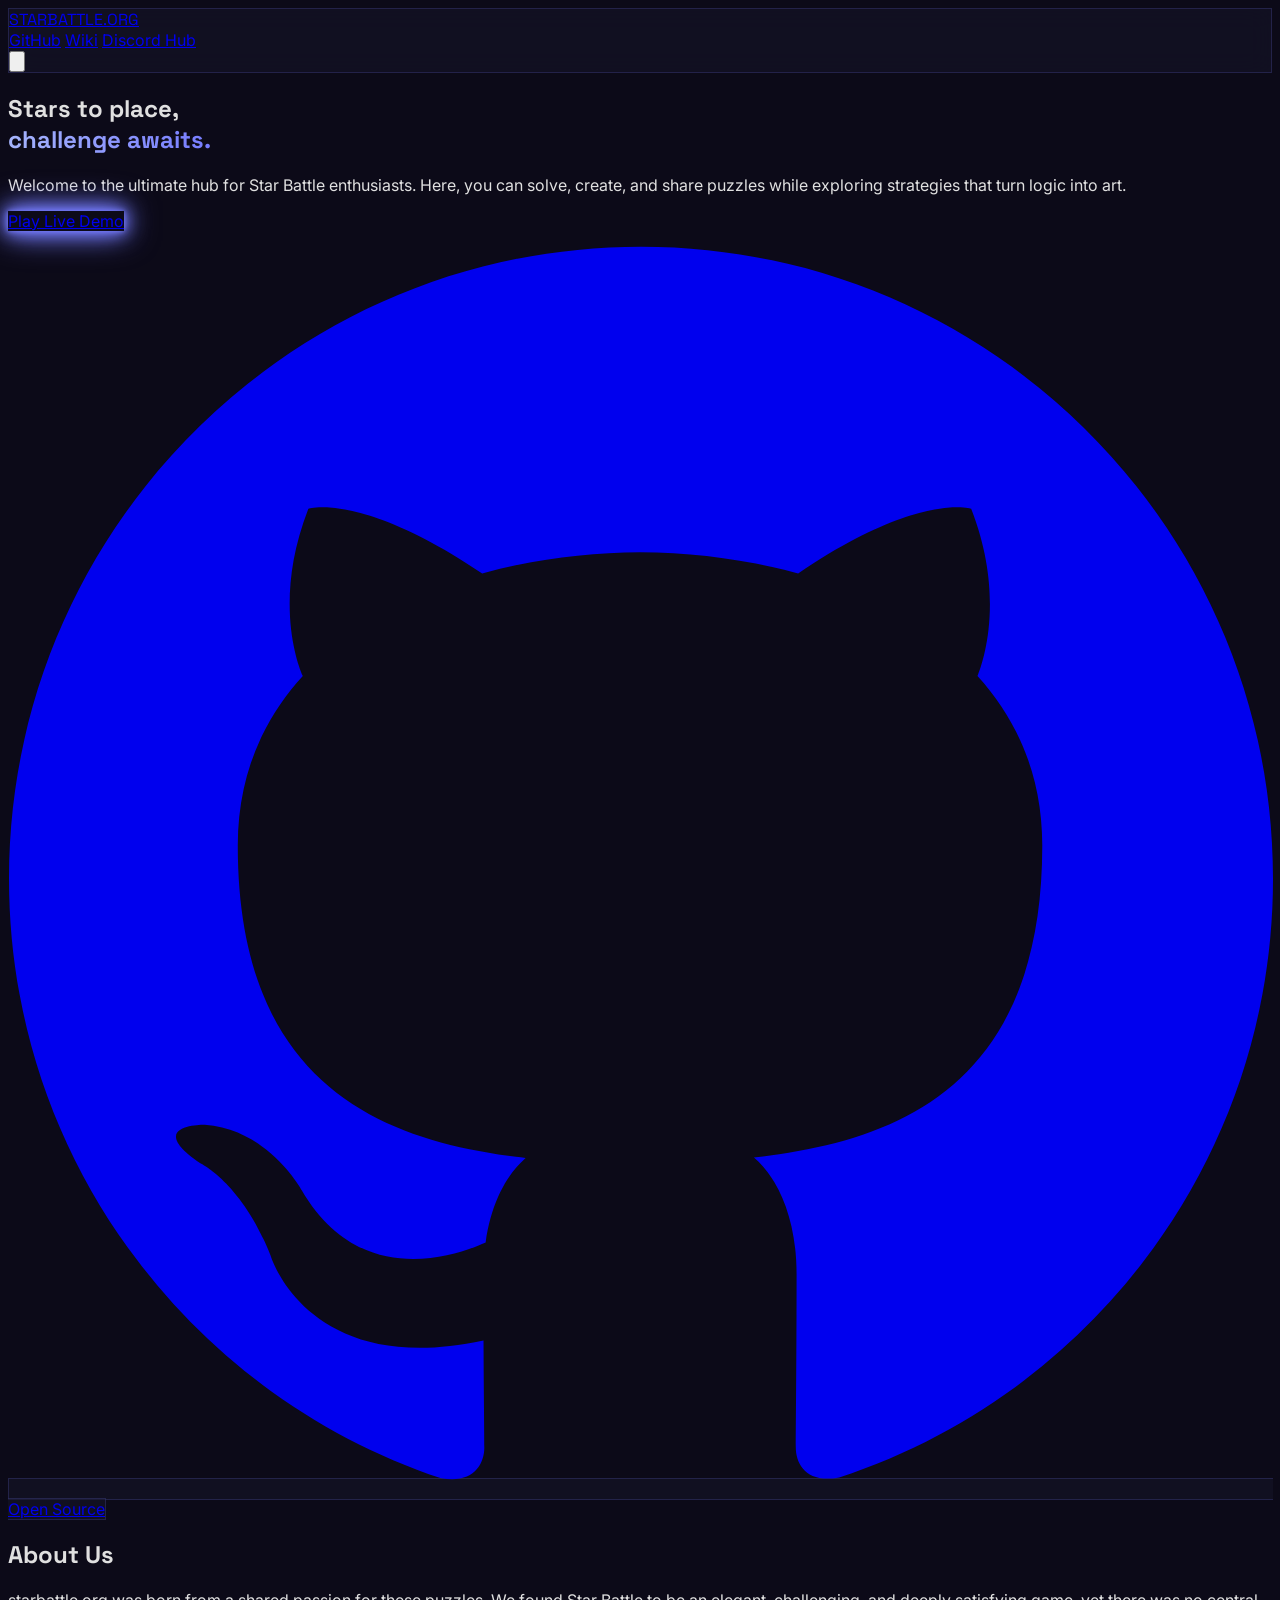
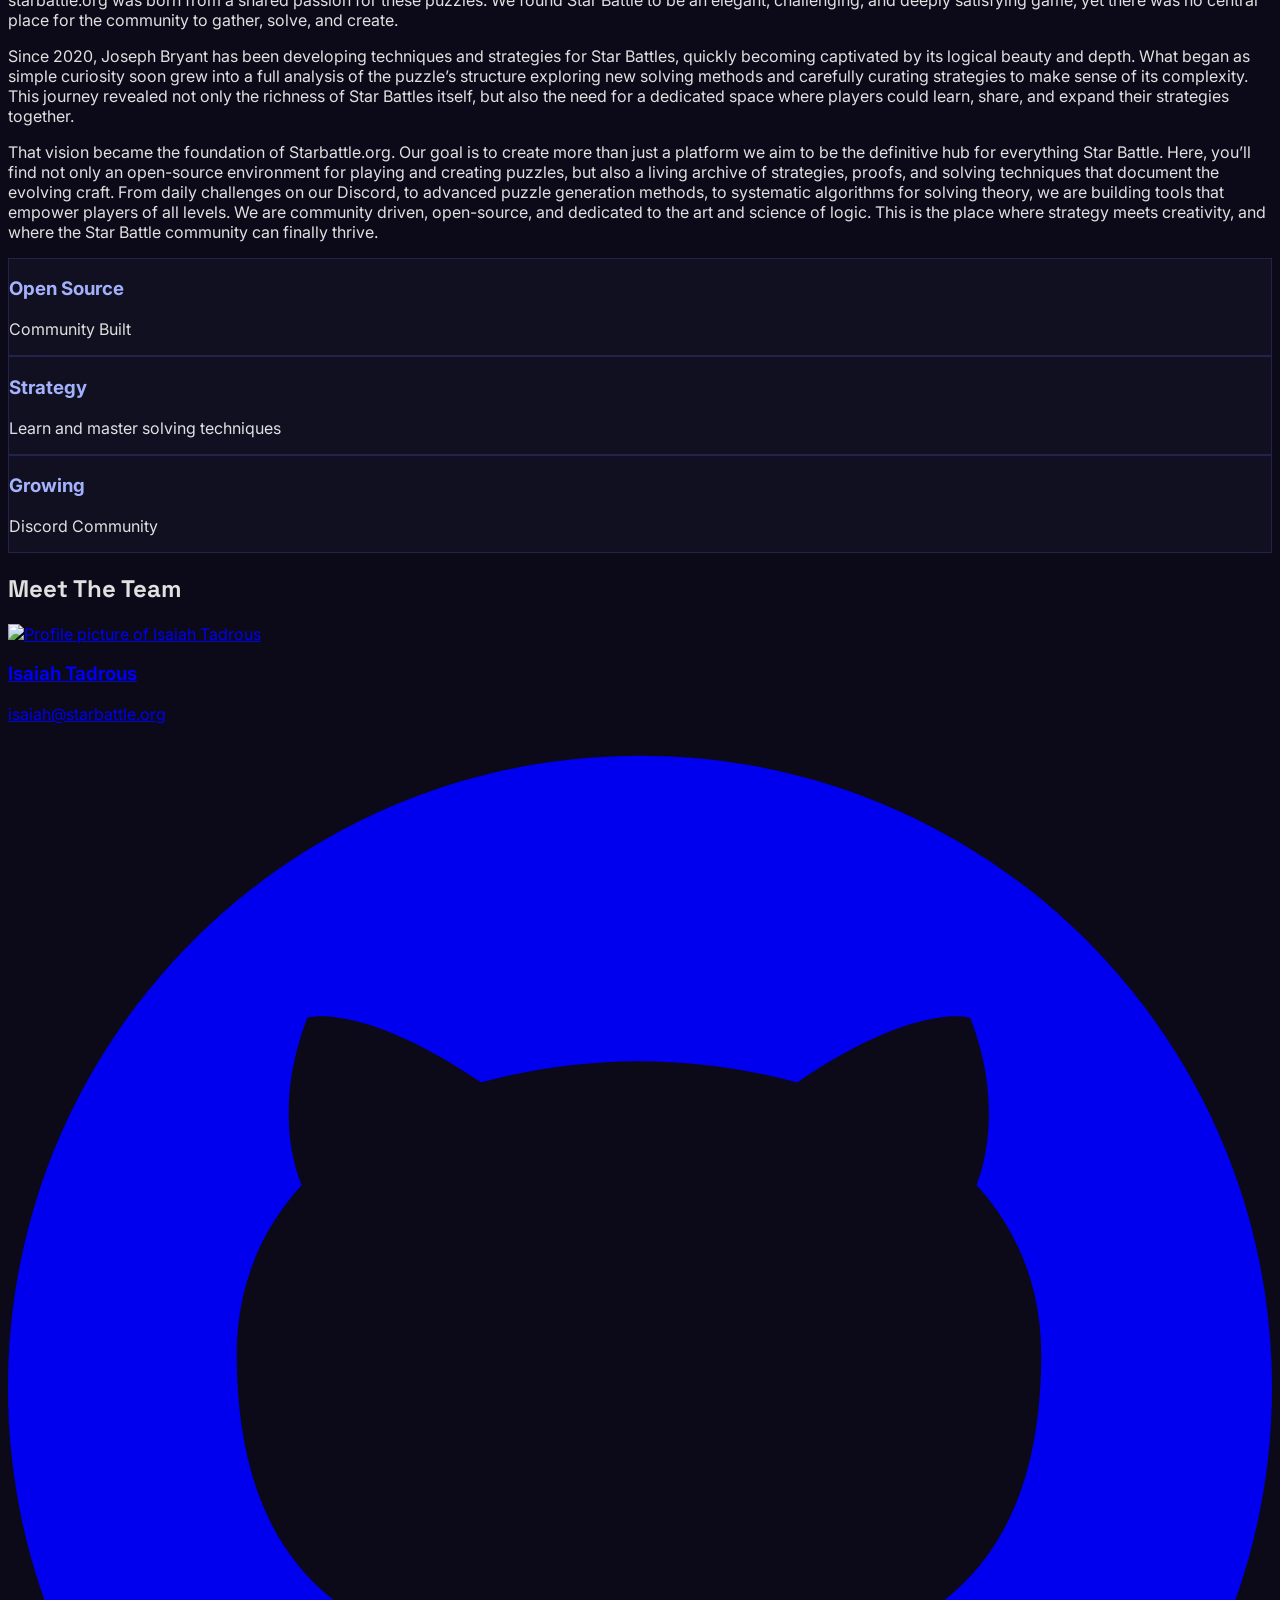
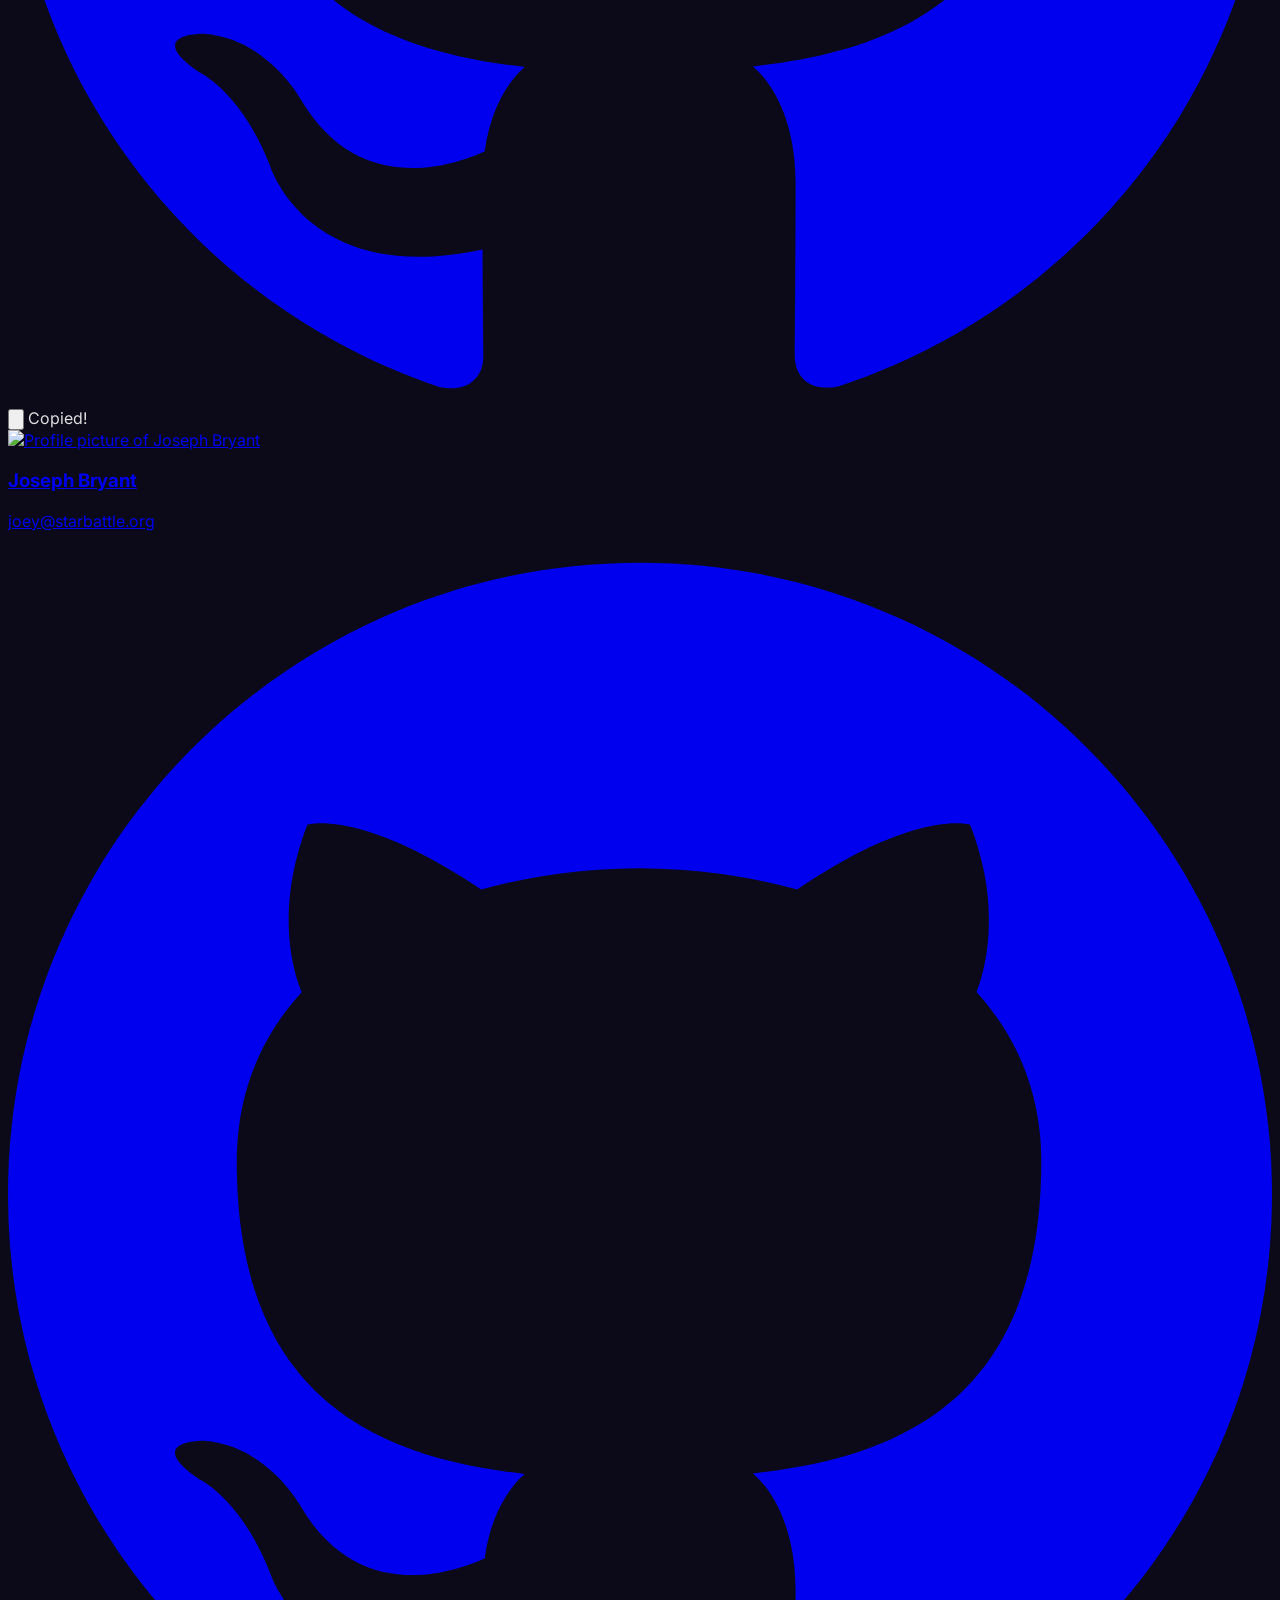
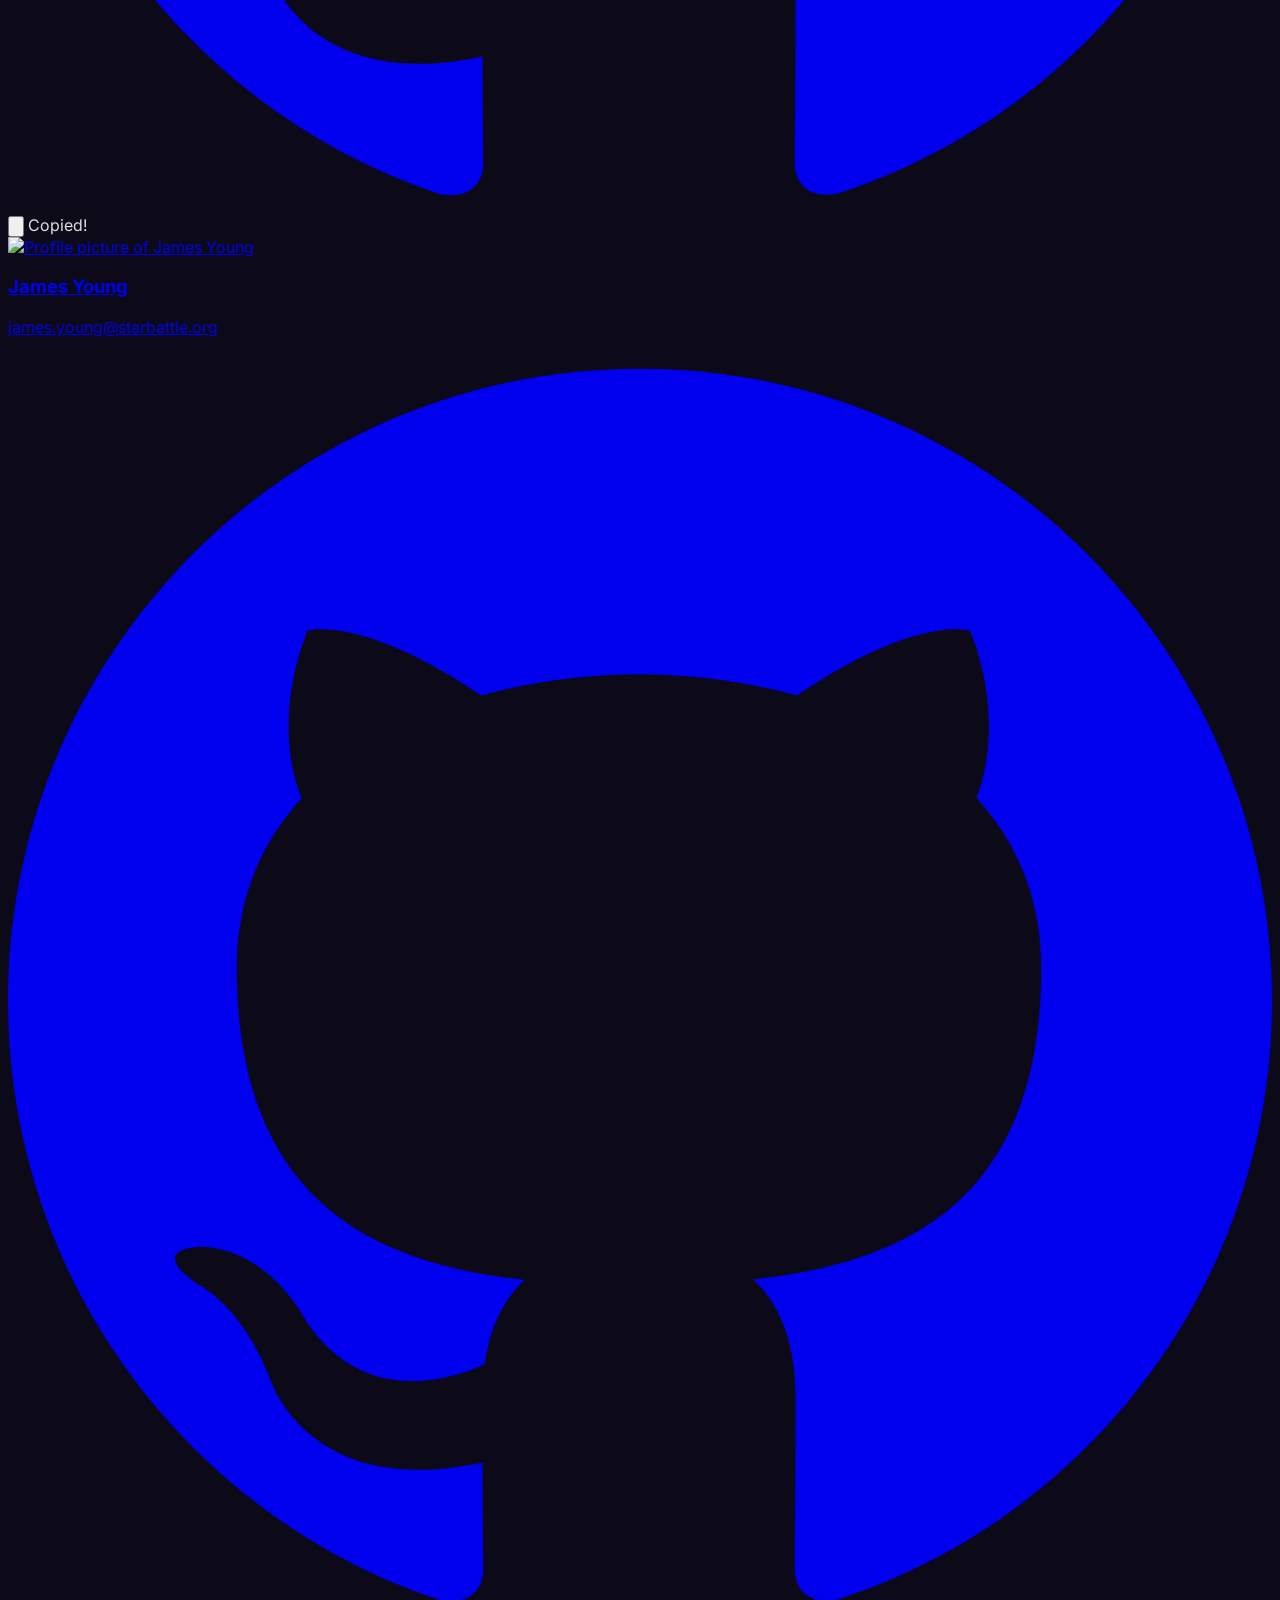
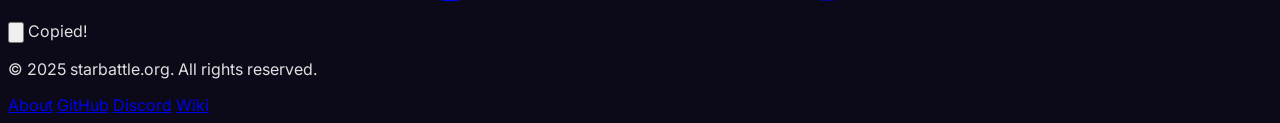
==== index.html @ 79ab86db "feat: new main landing and 404 pages This PR introduces two new pages to the website:      A new l" ====
<!-- ===============================================================================
 * 
 *	Title: Starbattle.org - Main Landing Page
 *
 *	@author Isaiah Tadrous
 *	@version 1.0.0
 *
 *	Description:
 *	This HTML file serves as the main landing page for the Starbattle.org project.
 *	It is designed to be the central hub for visitors, introducing them to the 
 *	Star Battle puzzle community, the project's mission, and its open-source nature.
 *	The page features a modern, responsive design built with Tailwind CSS, including 
 *	an animated starfield background and glassmorphism UI elements. Key sections 
 *	include a hero with calls-to-action for the live demo and GitHub, an "About Us" 
 *	section, and a "Meet The Team" showcase. The navigation provides links to 
 *	community resources like Discord and the project Wiki.
 *	
 **********************************************************************************
-->


<!DOCTYPE html>
<html lang="en">
<head>
    <meta charset="UTF-8" />
    <meta name="viewport" content="width=device-width, initial-scale=1.0, user-scalable=no" />
    <title>Starbattle.org</title>

    <script src="https://cdn.tailwindcss.com"></script>

    <link rel="preconnect" href="https://fonts.googleapis.com">
    <link rel="preconnect" href="https://fonts.gstatic.com" crossorigin>
    <link href="https://fonts.googleapis.com/css2?family=Inter:wght@400;500;600;700;800;900&display=swap" rel="stylesheet">
    <link href="https://fonts.googleapis.com/css2?family=Space+Grotesk:wght@700&display=swap" rel="stylesheet">

    <style>
        /* Base Styles */
        body {
            font-family: 'Inter', sans-serif;
            background-color: #0c0a18; /* Deep space blue */
            color: #e0e0e0;
            overflow-x: hidden;
            position: relative;
        }

        .font-space {
            font-family: 'Space Grotesk', sans-serif;
        }

        /* Animated Starfield Background */
        .stars {
            background: #0c0a18 url([data-uri]) repeat;
            position: fixed;
            top: 0;
            left: 0;
            right: 0;
            bottom: 0;
            width: 100%;
            height: 100%;
            display: block;
            z-index: -1;
            animation: move-twink-back 200s linear infinite;
        }

        @keyframes move-twink-back {
            from {
                background-position: 0 0;
            }
            to {
                background-position: -10000px 5000px;
            }
        }
        
        /* Glassmorphism Effect */
        .glass-card {
            background: rgba(22, 21, 41, 0.6);
            backdrop-filter: blur(12px);
            -webkit-backdrop-filter: blur(12px);
            border: 1px solid rgba(118, 124, 255, 0.18);
        }

        /* Neon Glow Effect for Buttons */
        .neon-button {
            transition: all 0.3s ease;
            box-shadow: 0 0 5px #767cff, 0 0 15px #767cff, 0 0 25px #767cff, 0 0 35px #767cff;
        }
        .neon-button:hover {
            box-shadow: 0 0 10px #767cff, 0 0 25px #767cff, 0 0 50px #767cff, 0 0 75px #767cff;
        }

        /* Gradient Text Style */
        .gradient-text {
            background: linear-gradient(90deg, #a5b4fc, #767cff);
            -webkit-background-clip: text;
            -webkit-text-fill-color: transparent;
        }
    </style>
</head>
<body class="antialiased">
    <div class="stars"></div>

    <header class="fixed top-0 left-0 right-0 z-50 transition-all duration-300 glass-card">
        <div class="container mx-auto px-6 py-4 flex justify-between items-center">
            <a href="#" class="text-2xl font-bold font-space text-white">
                STARBATTLE.ORG
            </a>
            <nav class="hidden md:flex items-center space-x-8">
                <a href="https://github.com/StarBattleLab/starbattlelab.github.io" target="_blank" class="text-gray-300 hover:text-white transition-colors duration-300">GitHub</a>
                <a href="#" class="text-gray-300 hover:text-white transition-colors duration-300">Wiki</a>
                <a href="https://www.starbattle.org/Extensions/discord.html" target="_blank" class="bg-indigo-500 text-white px-4 py-2 rounded-md hover:bg-indigo-600 transition-colors duration-300">Discord Hub</a>
            </nav>
            <button class="md:hidden text-white">
                <svg xmlns="http://www.w3.org/2000/svg" class="h-6 w-6" fill="none" viewBox="0 0 24 24" stroke="currentColor">
                    <path stroke-linecap="round" stroke-linejoin="round" stroke-width="2" d="M4 6h16M4 12h16m-7 6h7" />
                </svg>
            </button>
        </div>
    </header>

    <main class="pt-24">
        <section class="container mx-auto px-6 py-24 text-center">
            <h1 class="text-5xl md:text-7xl font-extrabold text-white font-space leading-tight">
                Stars to place, <br/> <span class="gradient-text">challenge awaits.</span>
            </h1>
            <p class="mt-6 max-w-2xl mx-auto text-lg text-gray-300">
                Welcome to the ultimate hub for Star Battle enthusiasts. Here, you can solve, create, and share puzzles while exploring strategies that turn logic into art.
            </p>
            <div class="mt-10 flex flex-col sm:flex-row justify-center items-center space-y-4 sm:space-y-0 sm:space-x-6">
                <a href="https://www.starbattle.org/Main" class="w-full sm:w-auto bg-indigo-500 text-white font-semibold py-3 px-8 rounded-lg text-lg neon-button">
                    Play Live Demo
                </a>
                <a href="https://github.com/StarBattleLab/starbattlelab.github.io" target="_blank" class="w-full sm:w-auto glass-card text-white font-semibold py-3 px-8 rounded-lg text-lg hover:bg-indigo-900/50 transition-all duration-300 flex items-center justify-center">
                    <svg class="w-6 h-6 mr-3" xmlns="http://www.w3.org/2000/svg" fill="currentColor" viewBox="0 0 24 24"><path d="M12 .297c-6.63 0-12 5.373-12 12 0 5.303 3.438 9.8 8.205 11.385.6.113.82-.258.82-.577 0-.285-.01-1.04-.015-2.04-3.338.724-4.042-1.61-4.042-1.61C4.422 18.07 3.633 17.7 3.633 17.7c-1.087-.744.084-.729.084-.729 1.205.084 1.838 1.236 1.838 1.236 1.07 1.835 2.809 1.305 3.495.998.108-.776.417-1.305.76-1.605-2.665-.3-5.466-1.332-5.466-5.93 0-1.31.465-2.38 1.235-3.22-.135-.303-.54-1.523.105-3.176 0 0 1.005-.322 3.3 1.23.96-.267 1.98-.399 3-.405 1.02.006 2.04.138 3 .405 2.28-1.552 3.285-1.23 3.285-1.23.645 1.653.24 2.873.12 3.176.765.84 1.23 1.91 1.23 3.22 0 4.61-2.805 5.625-5.475 5.92.42.36.81 1.096.81 2.22 0 1.606-.015 2.896-.015 3.286 0 .315.21.69.825.57C20.565 22.092 24 17.592 24 12.297c0-6.627-5.373-12-12-12"/></svg>
                    Open Source
                </a>
            </div>
        </section>

        <section id="about" class="py-20 bg-[#100e23]/50">
            <div class="container mx-auto px-6 grid md:grid-cols-9 gap-12 items-center">
                <div class="md:col-span-7">
                    <h2 class="text-4xl font-bold text-white mb-4 font-space">About Us</h2>
                    <p class="text-gray-300 mb-4">
                        starbattle.org was born from a shared passion for these puzzles. We found Star Battle to be an elegant, challenging, and deeply satisfying game, yet there was no central place for the community to gather, solve, and create.
                    </p>
                    <p class="text-gray-300 mb-4">
                        Since 2020, Joseph Bryant has been developing techniques and strategies for Star Battles, quickly becoming captivated by its logical beauty and depth. What began as simple curiosity soon grew into a full analysis of the puzzle’s structure exploring new solving methods and carefully curating strategies to make sense of its complexity. This journey revealed not only the richness of Star Battles itself, but also the need for a dedicated space where players could learn, share, and expand their strategies together.
                    </p>
                    <p class="text-gray-300">
                        That vision became the foundation of Starbattle.org. Our goal is to create more than just a platform we aim to be the definitive hub for everything Star Battle. Here, you’ll find not only an open-source environment for playing and creating puzzles, but also a living archive of strategies, proofs, and solving techniques that document the evolving craft. From daily challenges on our Discord, to advanced puzzle generation methods, to systematic algorithms for solving theory, we are building tools that empower players of all levels. We are community driven, open-source, and dedicated to the art and science of logic. This is the place where strategy meets creativity, and where the Star Battle community can finally thrive.
                    </p>
                </div>
                <div class="md:col-span-2 grid grid-cols-1 gap-6">
                    <div class="glass-card p-6 rounded-lg text-center">
                        <h3 class="text-3xl font-bold gradient-text">Open Source</h3>
                        <p class="text-gray-400 mt-1">Community Built</p>
                    </div>
                    <div class="glass-card p-6 rounded-lg text-center">
                        <h3 class="text-3xl font-bold gradient-text">Strategy</h3>
                        <p class="text-gray-400 mt-1">Learn and master solving techniques</p>
                    </div>
                    <div class="glass-card p-6 rounded-lg text-center">
                        <h3 class="text-3xl font-bold gradient-text">Growing</h3>
                        <p class="text-gray-400 mt-1">Discord Community</p>
                    </div>
                </div>
            </div>
        </section>

        <section id="devs" class="py-20">
            <div class="container mx-auto px-6">
                <h2 class="text-4xl font-bold text-white text-center mb-12 font-space">Meet The Team</h2>
                <div class="flex flex-wrap justify-center gap-8">

                    <a href="https://github.com/itadrous73" target="_blank" rel="noopener noreferrer" class="group block max-w-xs flex-col transition-all duration-300 hover:!opacity-100 lg:hover:scale-105">
                        <div class="relative overflow-hidden rounded-lg h-full">
                            <img src="https://avatars.githubusercontent.com/u/90001927?v=4" alt="Profile picture of Isaiah Tadrous" class="w-full h-auto object-cover transition-transform duration-500 group-hover:scale-110">
                            <div class="absolute inset-0 bg-gradient-to-t from-black/80 via-black/40 to-transparent"></div>
                            <div class="absolute bottom-0 left-0 p-4 w-full flex justify-between items-end">
                                <div>
                                    <h3 class="text-xl font-bold text-white">Isaiah Tadrous</h3>
                                    <p class="text-indigo-300">isaiah@starbattle.org</p>
                                </div>
                                <div class="flex items-center space-x-3">
                                    <a href="https://github.com/itadrous73" target="_blank" rel="noopener noreferrer" class="text-gray-300 hover:text-white transition-colors"><svg class="w-6 h-6" xmlns="http://www.w3.org/2000/svg" fill="currentColor" viewBox="0 0 24 24"><path d="M12 .297c-6.63 0-12 5.373-12 12 0 5.303 3.438 9.8 8.205 11.385.6.113.82-.258.82-.577 0-.285-.01-1.04-.015-2.04-3.338.724-4.042-1.61-4.042-1.61C4.422 18.07 3.633 17.7 3.633 17.7c-1.087-.744.084-.729.084-.729 1.205.084 1.838 1.236 1.838 1.236 1.07 1.835 2.809 1.305 3.495.998.108-.776.417-1.305.76-1.605-2.665-.3-5.466-1.332-5.466-5.93 0-1.31.465-2.38 1.235-3.22-.135-.303-.54-1.523.105-3.176 0 0 1.005-.322 3.3 1.23.96-.267 1.98-.399 3-.405 1.02.006 2.04.138 3 .405 2.28-1.552 3.285-1.23 3.285-1.23.645 1.653.24 2.873.12 3.176.765.84 1.23 1.91 1.23 3.22 0 4.61-2.805 5.625-5.475 5.92.42.36.81 1.096.81 2.22 0 1.606-.015 2.896-.015 3.286 0 .315.21.69.825.57C20.565 22.092 24 17.592 24 12.297c0-6.627-5.373-12-12-12"/></svg></a>
                                    <button class="copy-email-btn text-gray-300 hover:text-white transition-colors" data-email="isaiah@starbattle.org" data-message-container="copy-message-1">
                                        <svg class="w-6 h-6" fill="currentColor" viewBox="0 0 24 24" xmlns="http://www.w3.org/2000/svg"><path d="M22 6c0-1.1-.9-2-2-2H4c-1.1 0-2 .9-2 2v12c0 1.1.9 2 2 2h16c1.1 0 2-.9 2-2V6zm-2 0l-8 5-8-5h16zm0 12H4V8l8 5 8-5v10z"/></svg>
                                    </button>
                                    <span id="copy-message-1" class="text-sm text-indigo-300 transition-opacity duration-300 opacity-0">Copied!</span>
                                </div>
                            </div>
                        </div>
                    </a>

                    <a href="https://github.com/joey-bryant" target="_blank" rel="noopener noreferrer" class="group block max-w-xs flex-col transition-all duration-300 hover:!opacity-100 lg:hover:scale-105">
                        <div class="relative overflow-hidden rounded-lg h-full">
                            <img src="https://avatars.githubusercontent.com/u/91710586?v=4" alt="Profile picture of Joseph Bryant" class="w-full h-auto object-cover transition-transform duration-500 group-hover:scale-110">
                            <div class="absolute inset-0 bg-gradient-to-t from-black/80 via-black/40 to-transparent"></div>
                            <div class="absolute bottom-0 left-0 p-4 w-full flex justify-between items-end">
                                <div>
                                    <h3 class="text-xl font-bold text-white">Joseph Bryant</h3>
                                    <p class="text-indigo-300">joey@starbattle.org</p>
                                </div>
                                <div class="flex items-center space-x-3">
                                    <a href="https://github.com/joey-bryant" target="_blank" rel="noopener noreferrer" class="text-gray-300 hover:text-white transition-colors"><svg class="w-6 h-6" xmlns="http://www.w3.org/2000/svg" fill="currentColor" viewBox="0 0 24 24"><path d="M12 .297c-6.63 0-12 5.373-12 12 0 5.303 3.438 9.8 8.205 11.385.6.113.82-.258.82-.577 0-.285-.01-1.04-.015-2.04-3.338.724-4.042-1.61-4.042-1.61C4.422 18.07 3.633 17.7 3.633 17.7c-1.087-.744.084-.729.084-.729 1.205.084 1.838 1.236 1.838 1.236 1.07 1.835 2.809 1.305 3.495.998.108-.776.417-1.305.76-1.605-2.665-.3-5.466-1.332-5.466-5.93 0-1.31.465-2.38 1.235-3.22-.135-.303-.54-1.523.105-3.176 0 0 1.005-.322 3.3 1.23.96-.267 1.98-.399 3-.405 1.02.006 2.04.138 3 .405 2.28-1.552 3.285-1.23 3.285-1.23.645 1.653.24 2.873.12 3.176.765.84 1.23 1.91 1.23 3.22 0 4.61-2.805 5.625-5.475 5.92.42.36.81 1.096.81 2.22 0 1.606-.015 2.896-.015 3.286 0 .315.21.69.825.57C20.565 22.092 24 17.592 24 12.297c0-6.627-5.373-12-12-12"/></svg></a>
                                    <button class="copy-email-btn text-gray-300 hover:text-white transition-colors" data-email="joey@starbattle.org" data-message-container="copy-message-2">
                                        <svg class="w-6 h-6" fill="currentColor" viewBox="0 0 24 24" xmlns="http://www.w3.org/2000/svg"><path d="M22 6c0-1.1-.9-2-2-2H4c-1.1 0-2 .9-2 2v12c0 1.1.9 2 2 2h16c1.1 0 2-.9 2-2V6zm-2 0l-8 5-8-5h16zm0 12H4V8l8 5 8-5v10z"/></svg>
                                    </button>
                                    <span id="copy-message-2" class="text-sm text-indigo-300 transition-opacity duration-300 opacity-0">Copied!</span>
                                </div>
                            </div>
                        </div>
                    </a>

                    <a href="https://github.com/jamesyoung2" target="_blank" rel="noopener noreferrer" class="group block max-w-xs flex-col transition-all duration-300 hover:!opacity-100 lg:hover:scale-105">
                        <div class="relative overflow-hidden rounded-lg h-full">
                            <img src="https://avatars.githubusercontent.com/u/112014157?v=4" alt="Profile picture of James Young" class="w-full h-auto object-cover transition-transform duration-500 group-hover:scale-110">
                            <div class="absolute inset-0 bg-gradient-to-t from-black/80 via-black/40 to-transparent"></div>
                            <div class="absolute bottom-0 left-0 p-4 w-full flex justify-between items-end">
                                <div>
                                    <h3 class="text-xl font-bold text-white">James Young</h3>
                                    <p class="text-indigo-300">james.young@starbattle.org</p>
                                </div>
                                <div class="flex items-center space-x-3">
                                    <a href="https://github.com/jamesyoung2" target="_blank" rel="noopener noreferrer" class="text-gray-300 hover:text-white transition-colors"><svg class="w-6 h-6" xmlns="http://www.w3.org/2000/svg" fill="currentColor" viewBox="0 0 24 24"><path d="M12 .297c-6.63 0-12 5.373-12 12 0 5.303 3.438 9.8 8.205 11.385.6.113.82-.258.82-.577 0-.285-.01-1.04-.015-2.04-3.338.724-4.042-1.61-4.042-1.61C4.422 18.07 3.633 17.7 3.633 17.7c-1.087-.744.084-.729.084-.729 1.205.084 1.838 1.236 1.838 1.236 1.07 1.835 2.809 1.305 3.495.998.108-.776.417-1.305.76-1.605-2.665-.3-5.466-1.332-5.466-5.93 0-1.31.465-2.38 1.235-3.22-.135-.303-.54-1.523.105-3.176 0 0 1.005-.322 3.3 1.23.96-.267 1.98-.399 3-.405 1.02.006 2.04.138 3 .405 2.28-1.552 3.285-1.23 3.285-1.23.645 1.653.24 2.873.12 3.176.765.84 1.23 1.91 1.23 3.22 0 4.61-2.805 5.625-5.475 5.92.42.36.81 1.096.81 2.22 0 1.606-.015 2.896-.015 3.286 0 .315.21.69.825.57C20.565 22.092 24 17.592 24 12.297c0-6.627-5.373-12-12-12"/></svg></a>
                                    <button class="copy-email-btn text-gray-300 hover:text-white transition-colors" data-email="james.young@starbattle.org" data-message-container="copy-message-3">
                                        <svg class="w-6 h-6" fill="currentColor" viewBox="0 0 24 24" xmlns="http://www.w3.org/2000/svg"><path d="M22 6c0-1.1-.9-2-2-2H4c-1.1 0-2 .9-2 2v12c0 1.1.9 2 2 2h16c1.1 0 2-.9 2-2V6zm-2 0l-8 5-8-5h16zm0 12H4V8l8 5 8-5v10z"/></svg>
                                    </button>
                                    <span id="copy-message-3" class="text-sm text-indigo-300 transition-opacity duration-300 opacity-0">Copied!</span>
                                </div>
                            </div>
                        </div>
                    </a>

                </div>
            </div>
        </section>
    </main>

    <footer class="bg-[#100e23]/70 border-t border-indigo-900/30">
        <div class="container mx-auto px-6 py-8">
            <div class="flex flex-col md:flex-row justify-between items-center space-y-4 md:space-y-0">
                <p class="text-gray-400">&copy; 2025 starbattle.org. All rights reserved.</p>
                <div class="flex space-x-6">
                    <a href="#about" class="text-gray-400 hover:text-white">About</a>
                    <a href="https://github.com/StarBattleLab/starbattlelab.github.io" target="_blank" class="text-gray-400 hover:text-white">GitHub</a>
                    <a href="https://www.starbattle.org/Extensions/discord.html" target="_blank" class="text-gray-400 hover:text-white">Discord</a>
                    <a href="#" class="text-gray-400 hover:text-white">Wiki</a>
                </div>
            </div>
        </div>
    </footer>

    <script>
        document.addEventListener('DOMContentLoaded', function () {
            const copyButtons = document.querySelectorAll('.copy-email-btn');

            copyButtons.forEach(button => {
                button.addEventListener('click', function (event) {
                    // Prevent the click event from navigating the parent <a> tag
                    event.preventDefault();
                    event.stopPropagation();

                    const email = this.dataset.email;
                    const messageContainerId = this.dataset.messageContainer;
                    const messageEl = document.getElementById(messageContainerId);

                    // Use the modern Navigator Clipboard API for copying text
                    navigator.clipboard.writeText(email).then(() => {
                        // On success, show the "Copied!" message
                        if (messageEl) {
                            messageEl.classList.remove('opacity-0');
                        }
                        
                        // Hide the message again after 2 seconds
                        setTimeout(() => {
                            if (messageEl) {
                                messageEl.classList.add('opacity-0');
                            }
                        }, 2000);
                    }).catch(err => {
                        console.error('Failed to copy email: ', err);
                    });
                });
            });
        });
    </script>
</body>
</html>
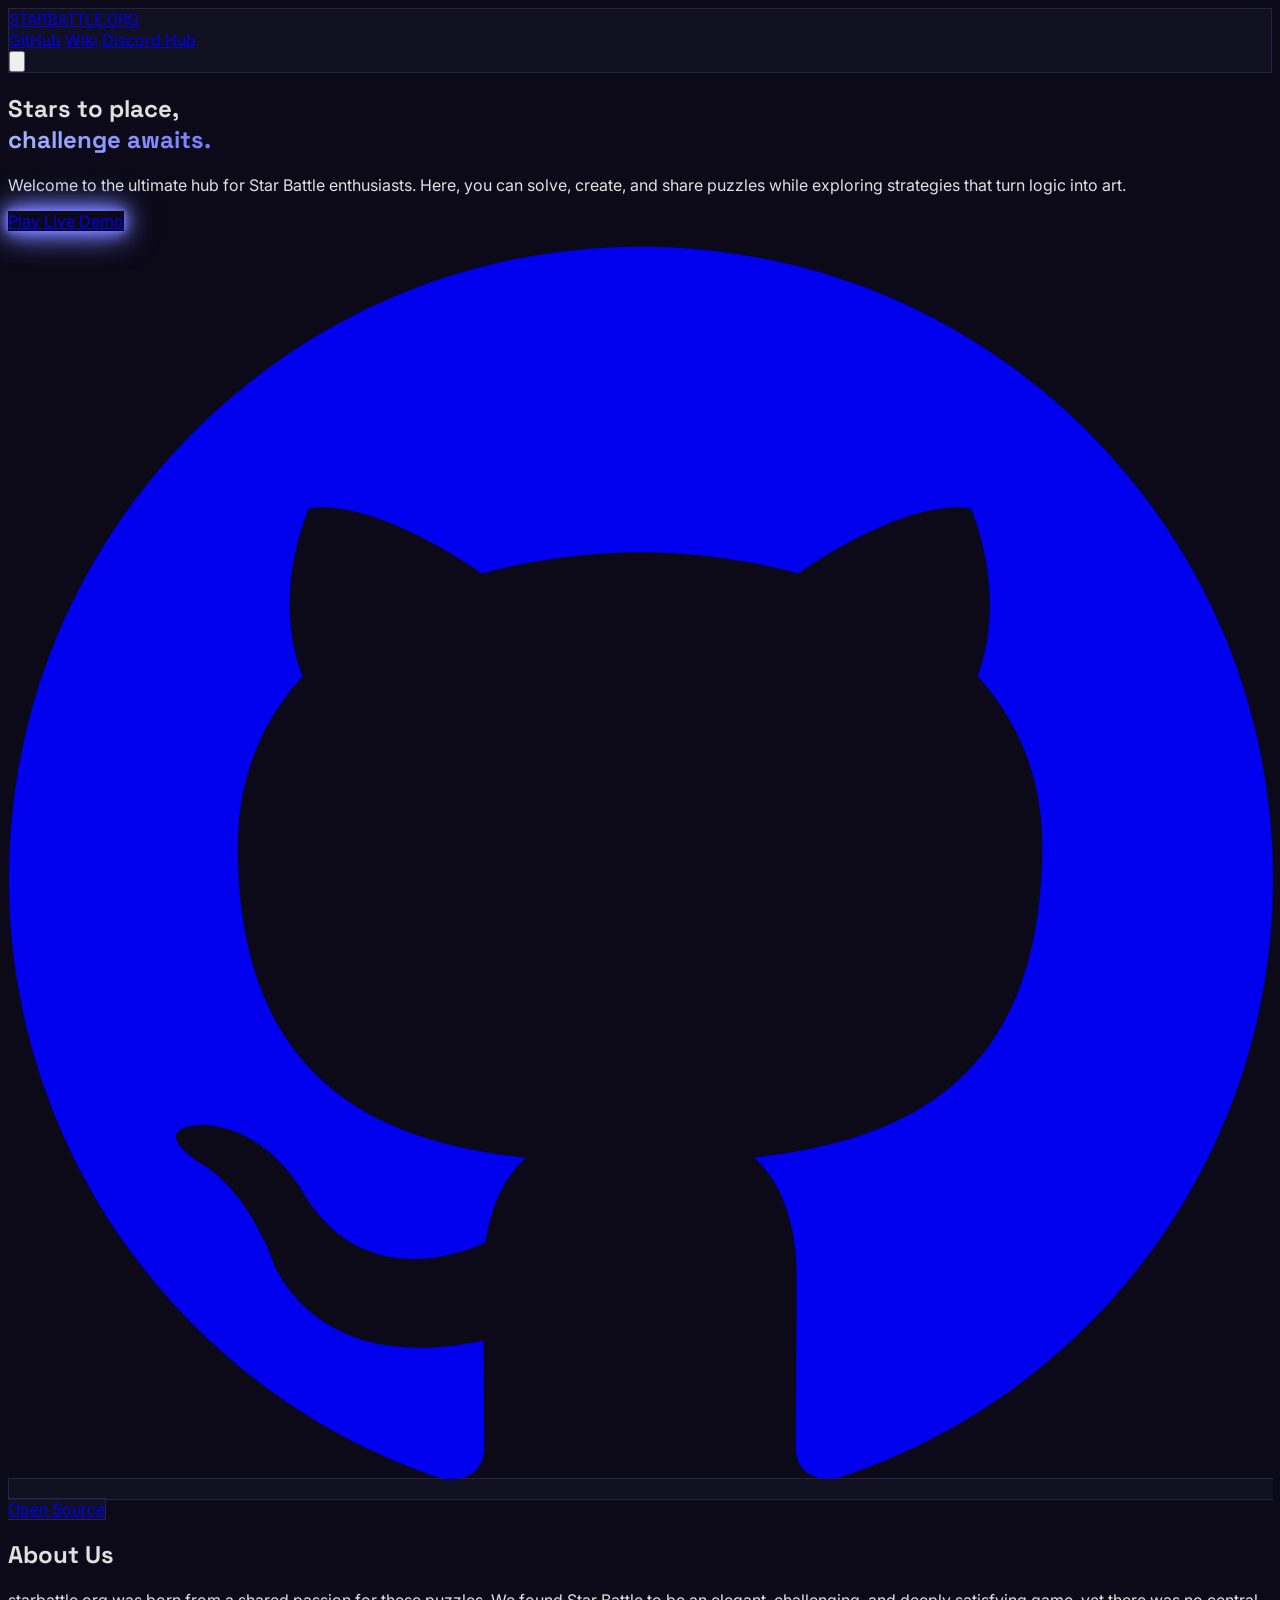
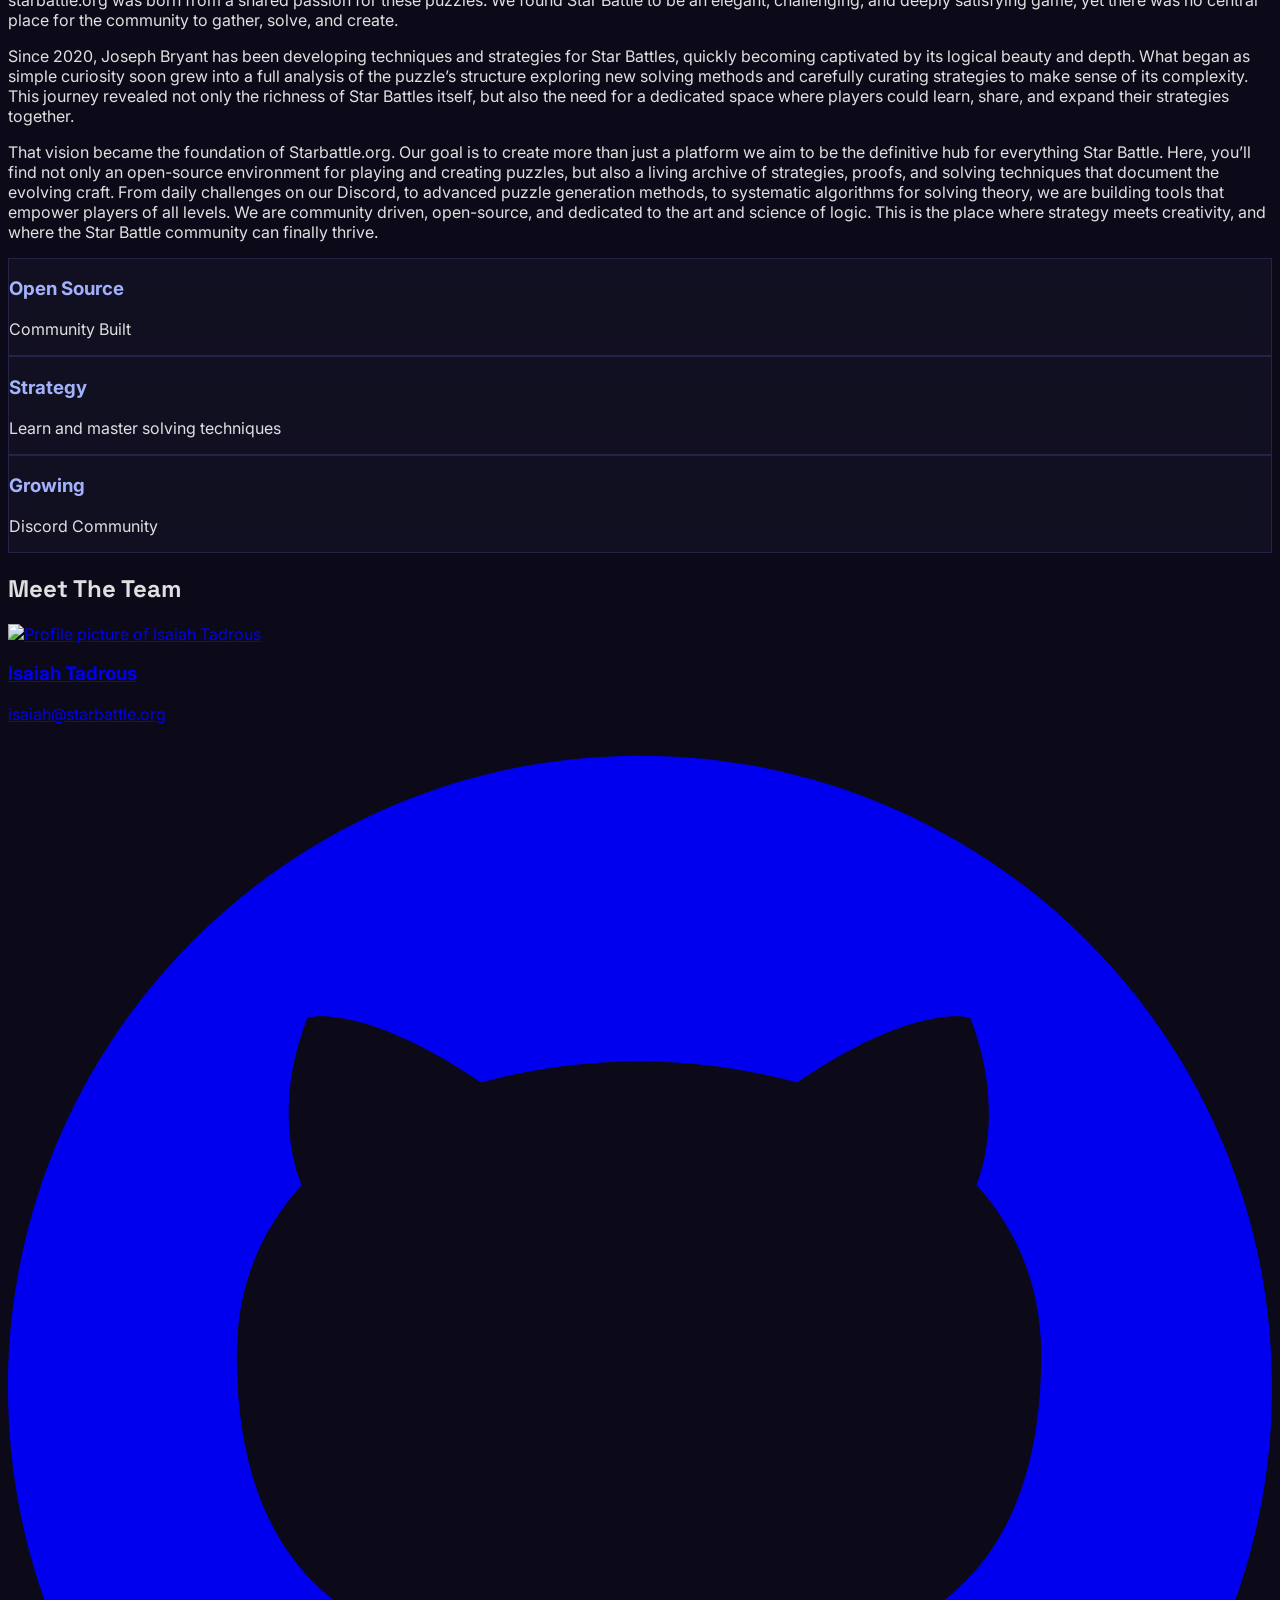
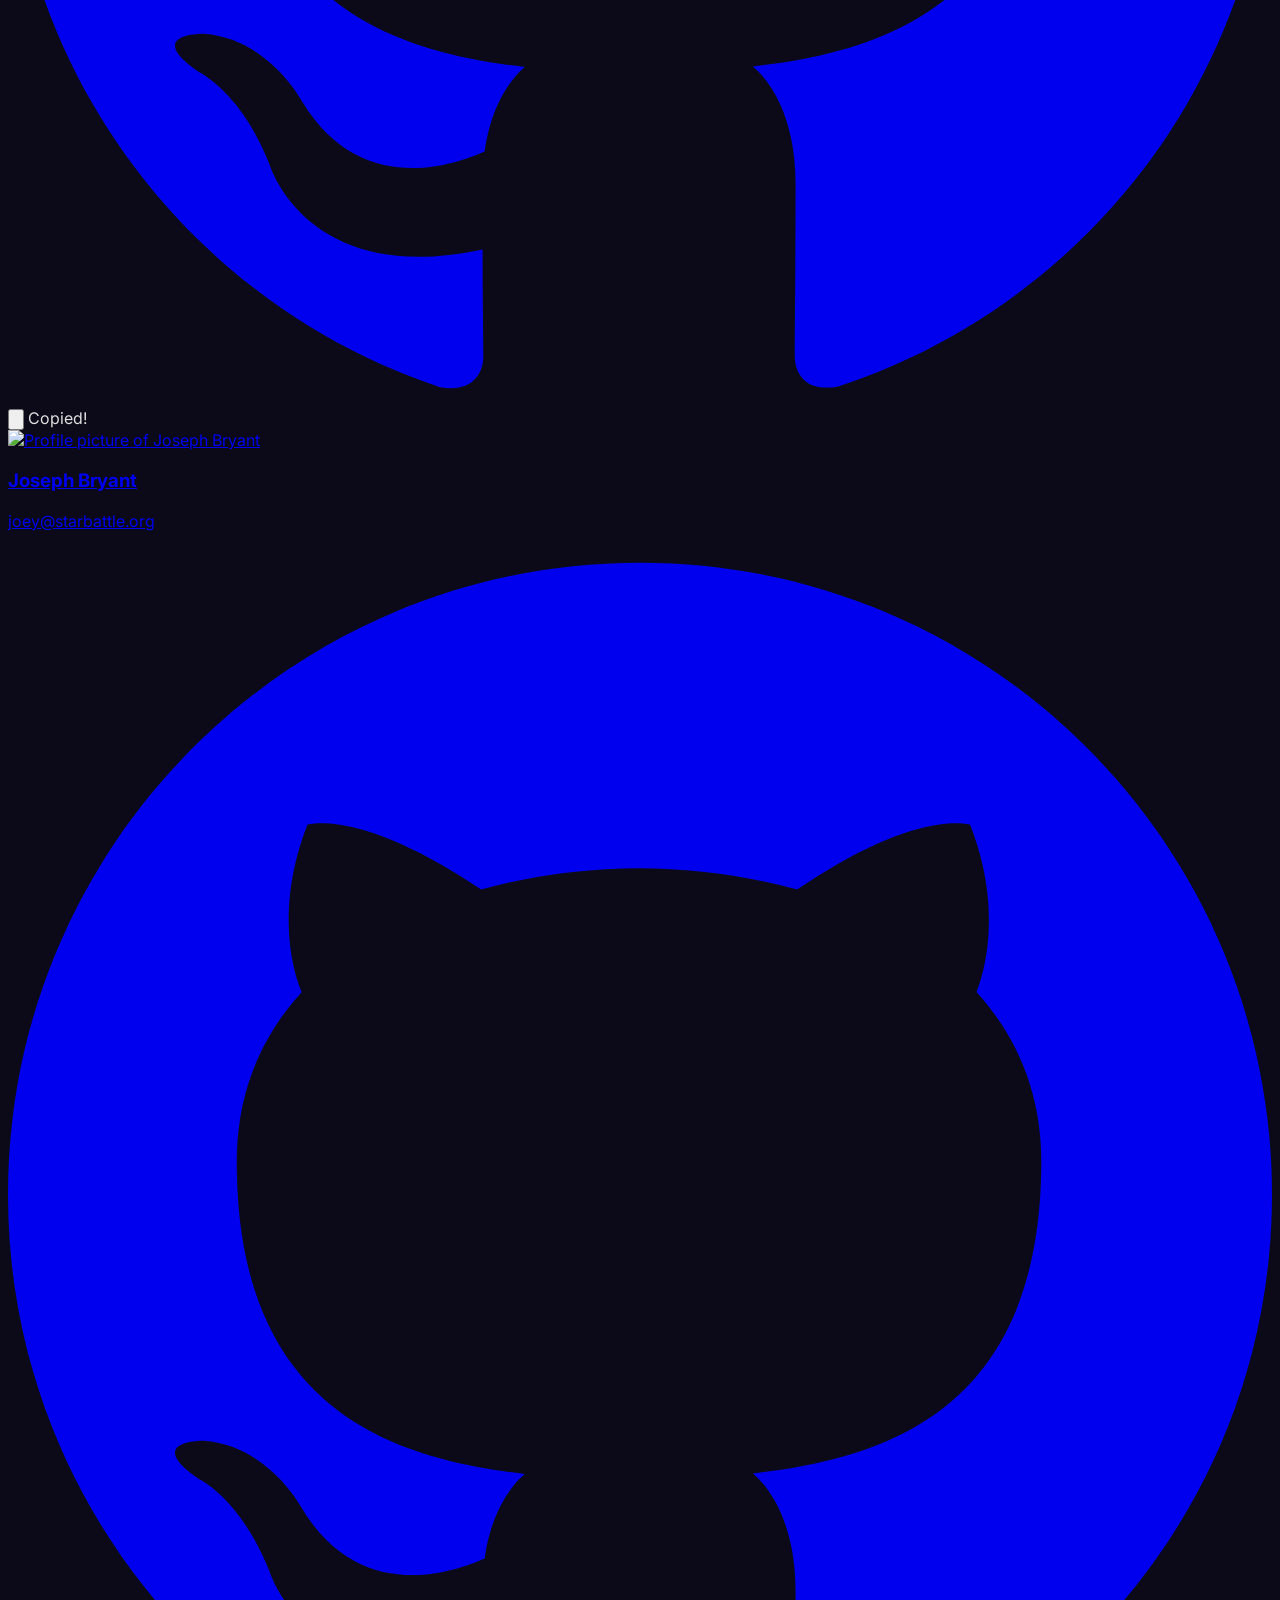
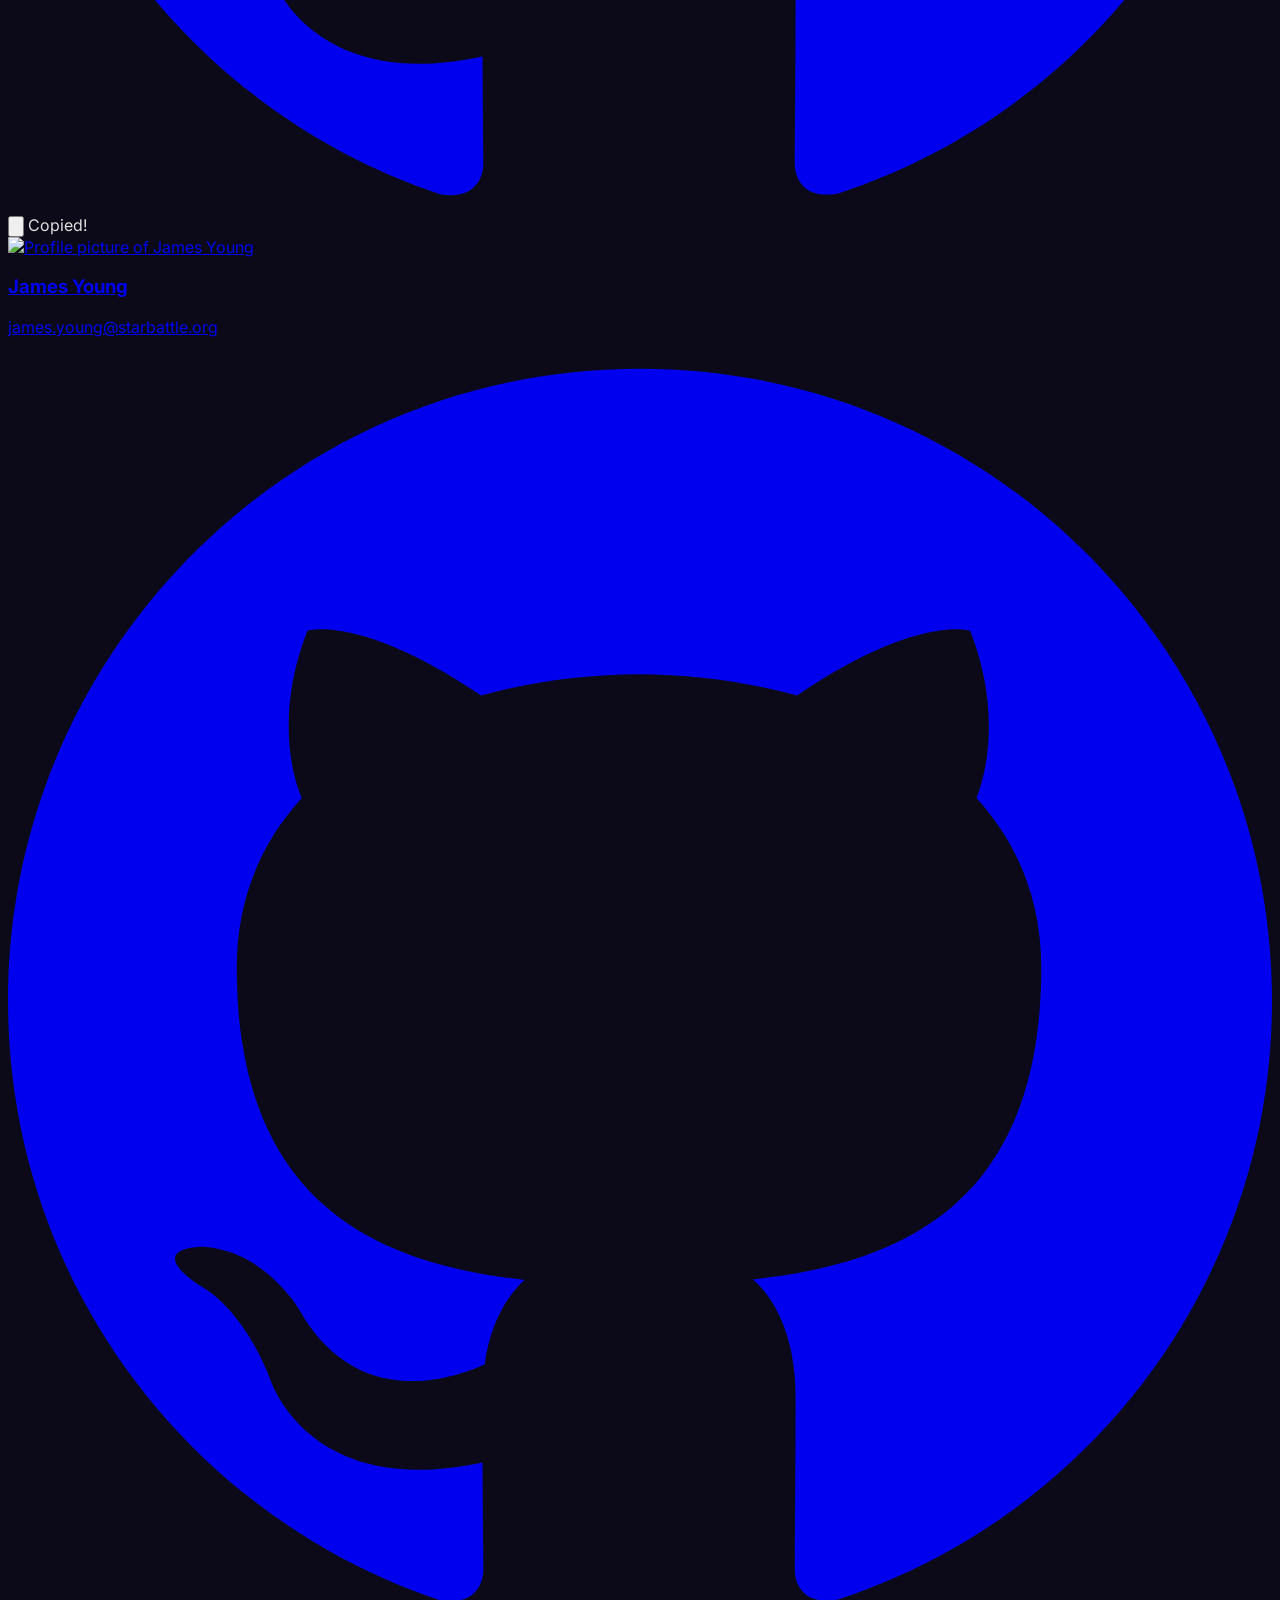
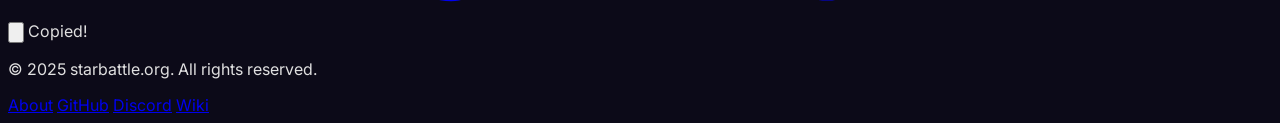
==== commit 6e5f6ed1: "Update index.html" ====
--- a/index.html
+++ b/index.html
@@ -49,7 +49,7 @@
 
         /* Animated Starfield Background */
         .stars {
-            background: #0c0a18 url([data-uri]) repeat;
+            background: #0c0a18
             position: fixed;
             top: 0;
             left: 0;
@@ -286,4 +286,5 @@
         });
     </script>
 </body>
-</html>+
+</html>
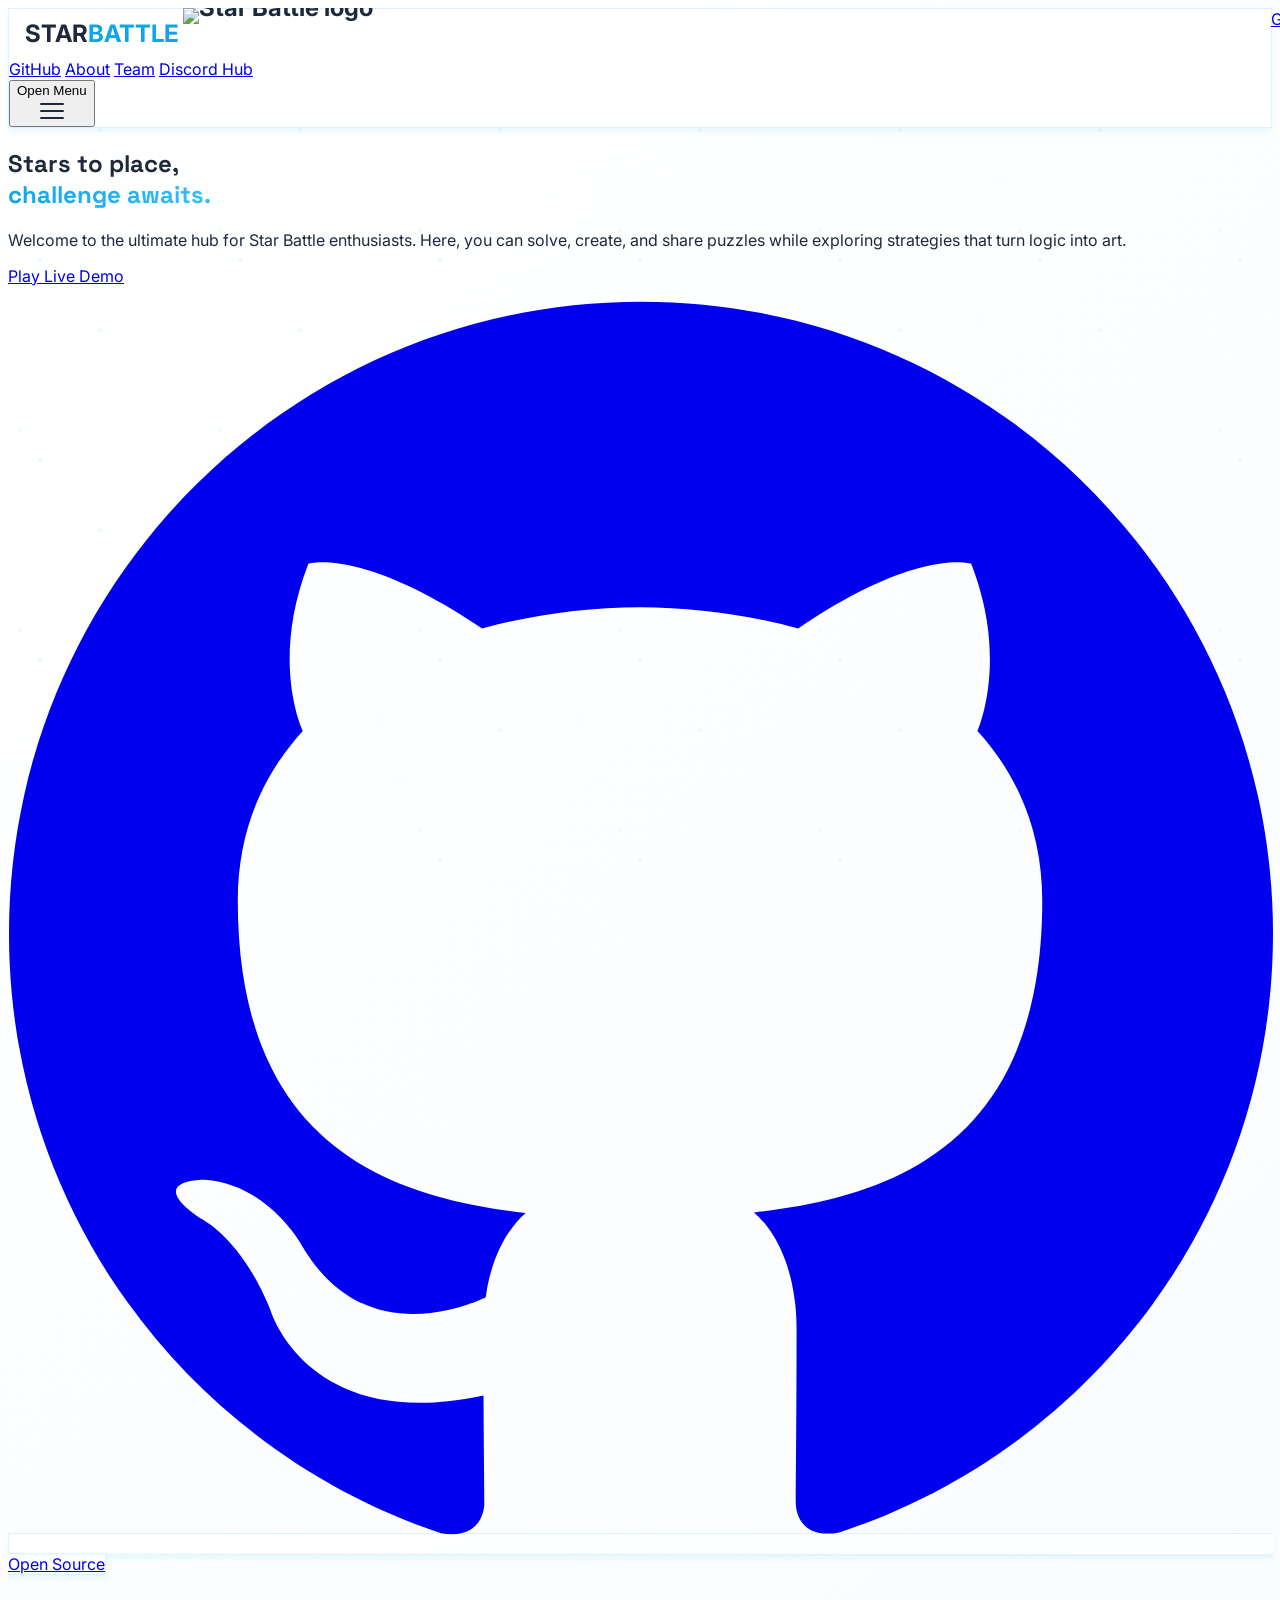
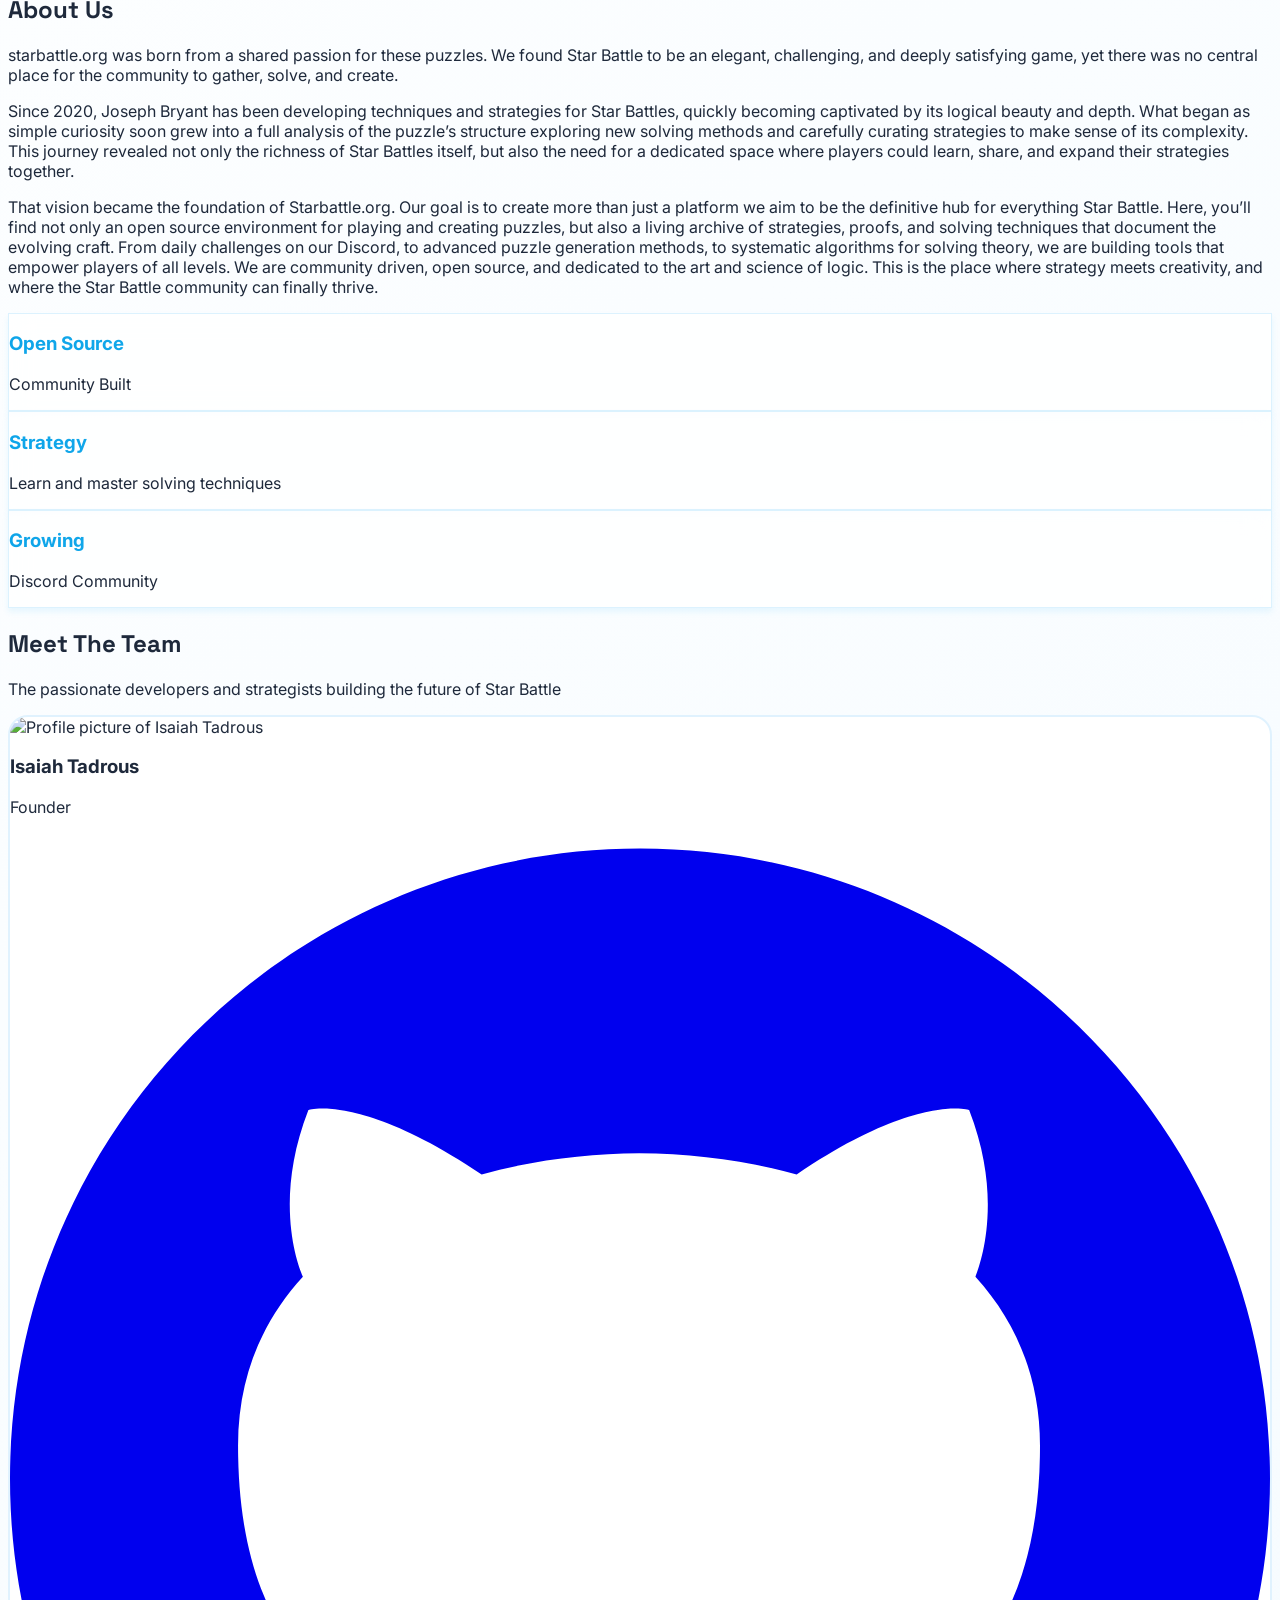
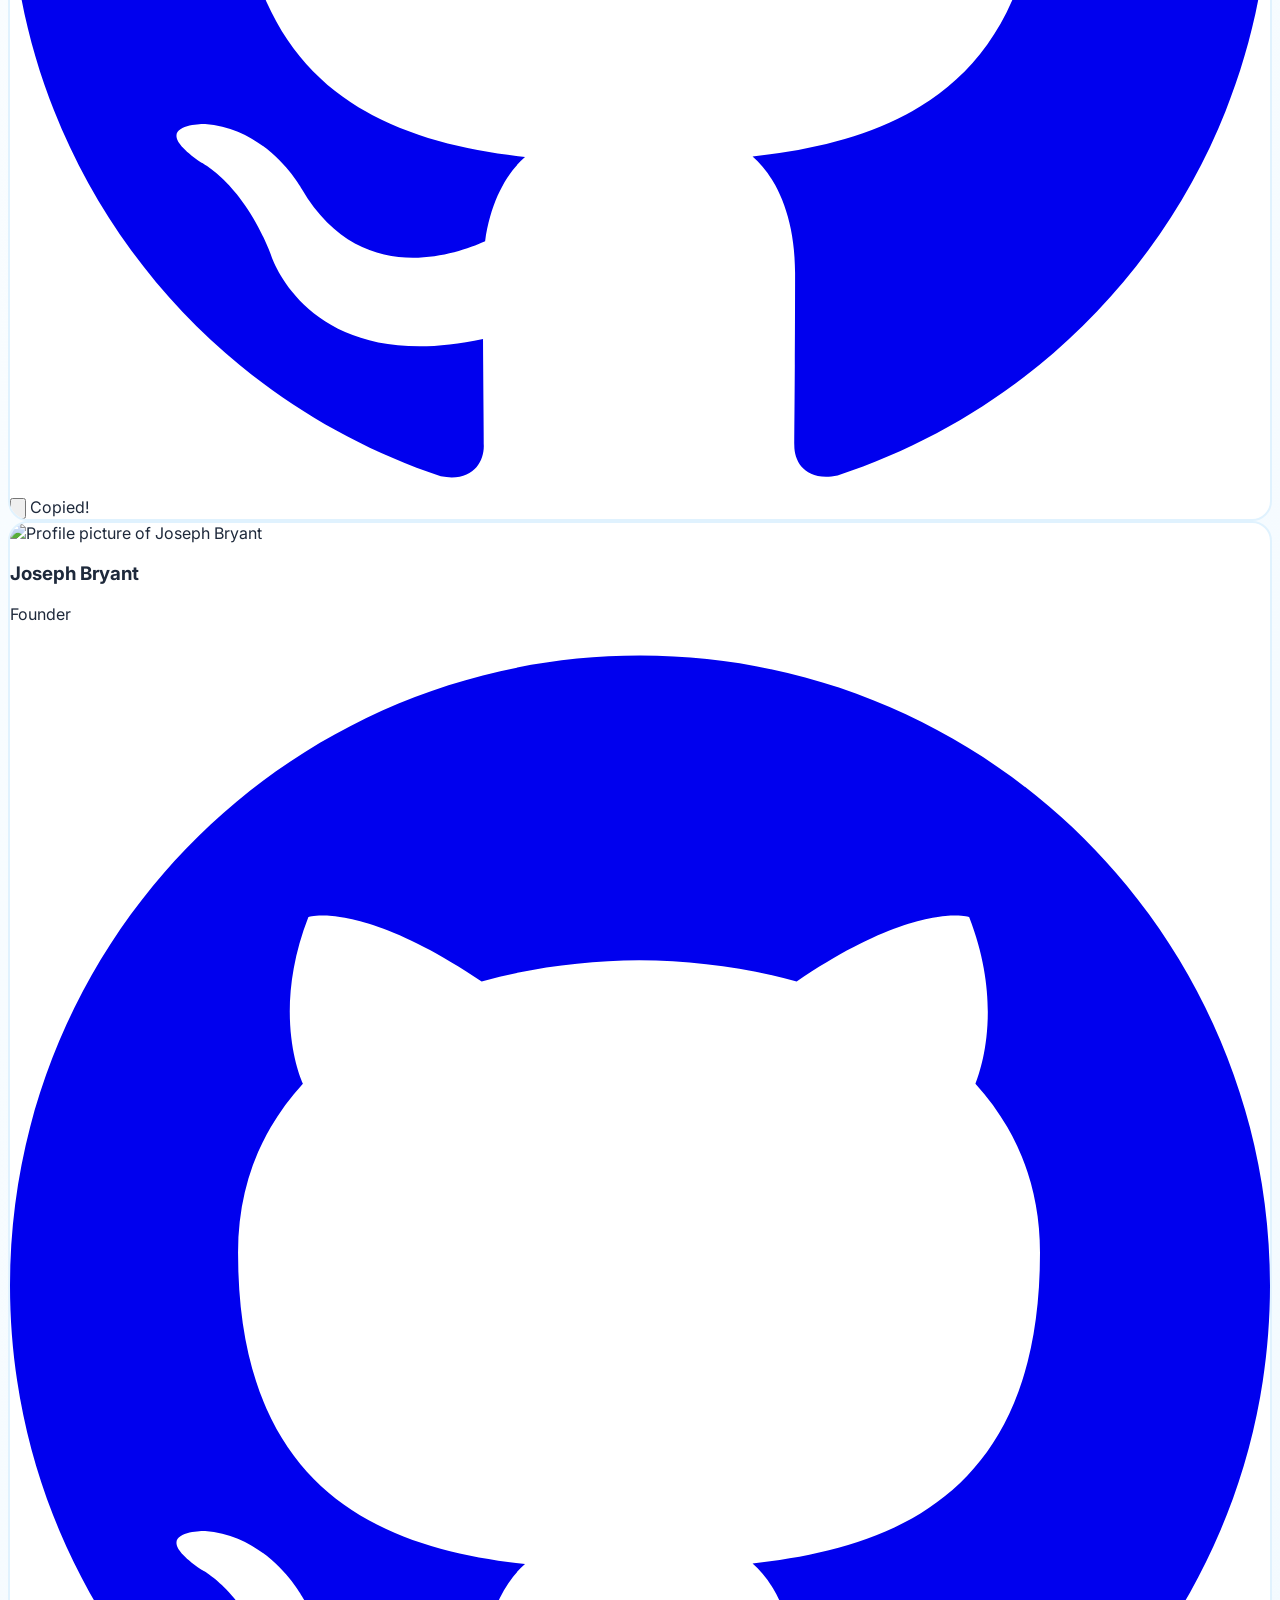
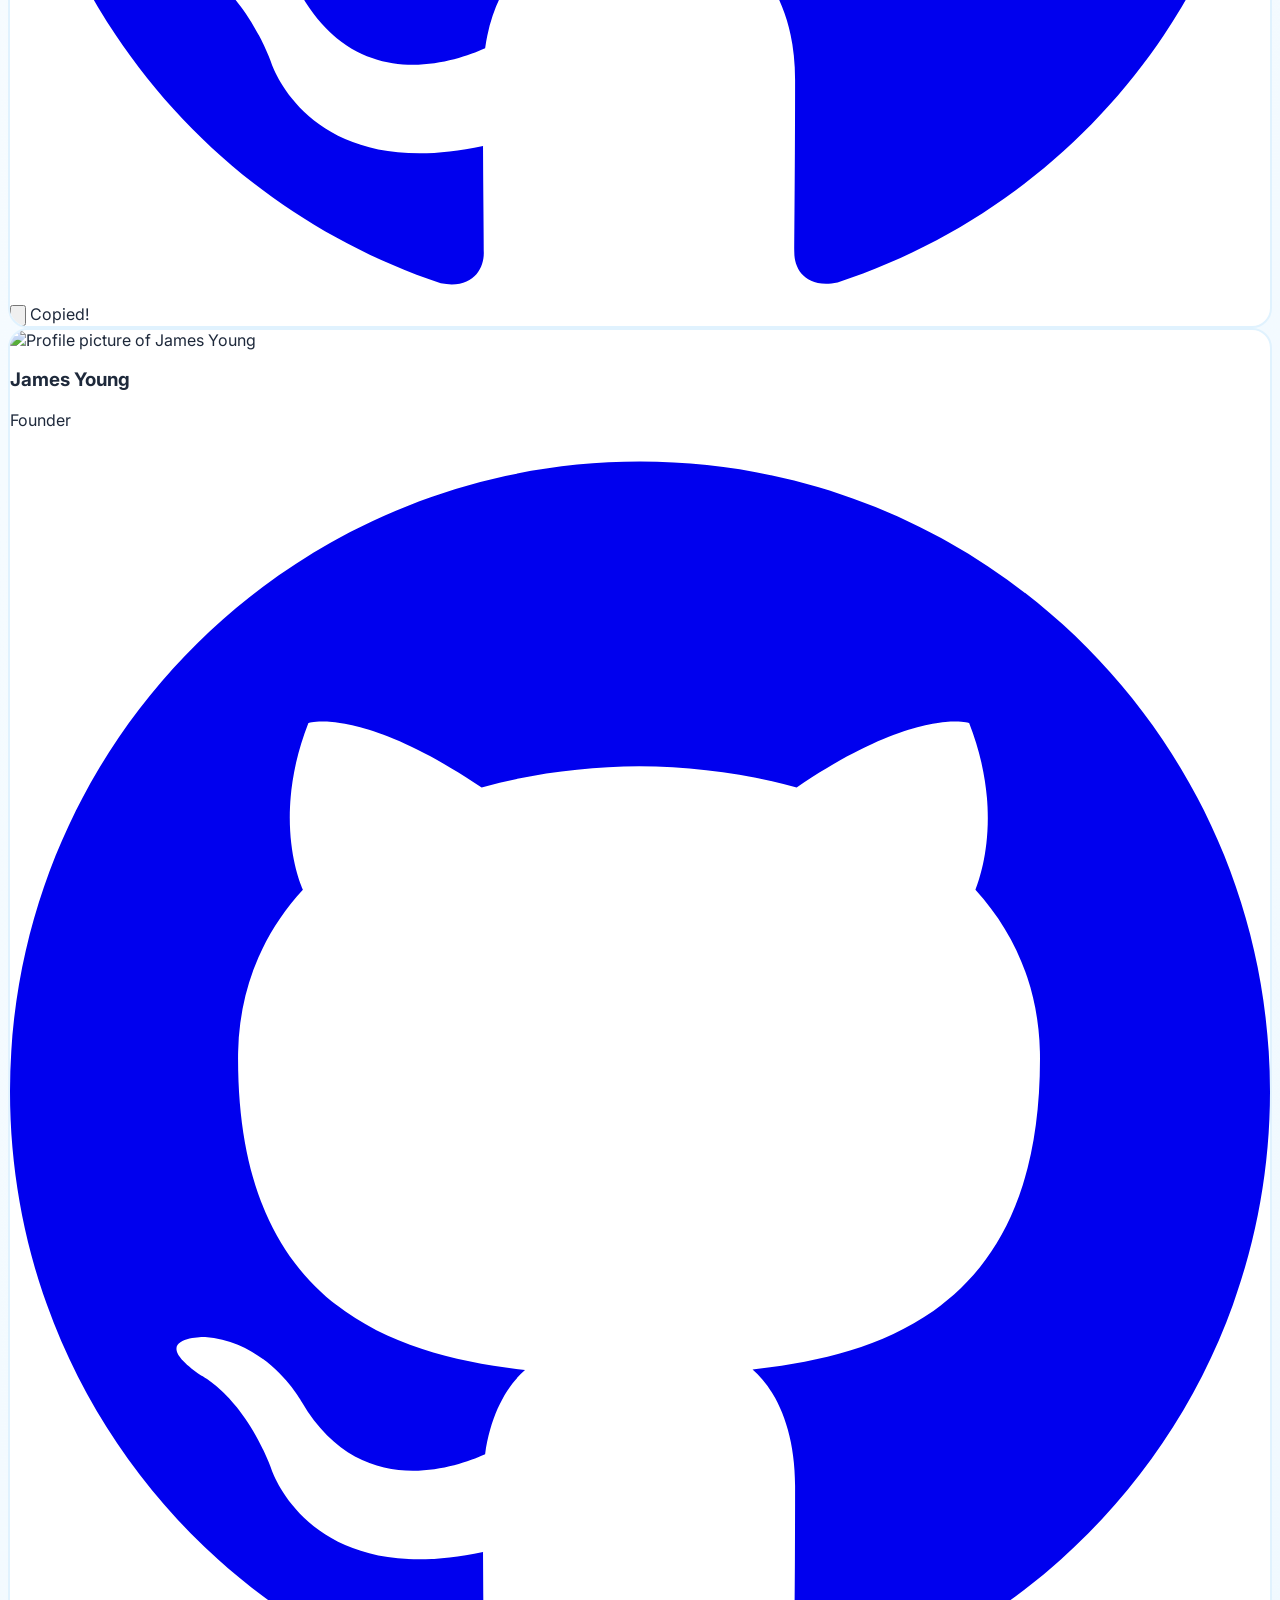
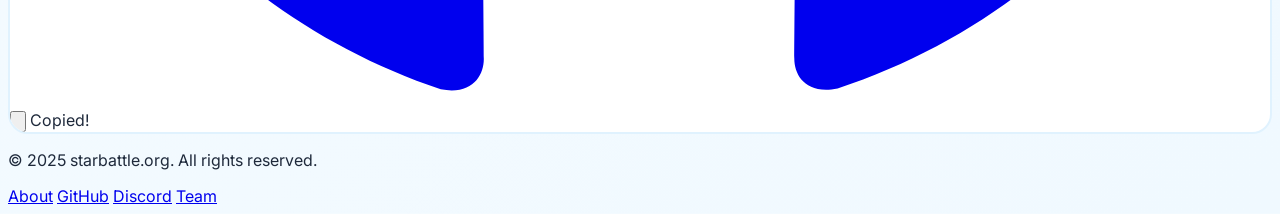
==== commit 0de6fb9e: "feat: Update page theme and fix mobile nav Updates the index page to use the new theming conventions" ====
--- a/index.html
+++ b/index.html
@@ -3,12 +3,12 @@
  *	Title: Starbattle.org - Main Landing Page
  *
  *	@author Isaiah Tadrous
- *	@version 1.0.0
+ *	@version 1.1.0
  *
  *	Description:
  *	This HTML file serves as the main landing page for the Starbattle.org project.
  *	It is designed to be the central hub for visitors, introducing them to the 
- *	Star Battle puzzle community, the project's mission, and its open-source nature.
+ *	Star Battle puzzle community, the project's mission, and its open source nature.
  *	The page features a modern, responsive design built with Tailwind CSS, including 
  *	an animated starfield background and glassmorphism UI elements. Key sections 
  *	include a hero with calls-to-action for the live demo and GitHub, an "About Us" 
@@ -24,6 +24,9 @@
 <head>
     <meta charset="UTF-8" />
     <meta name="viewport" content="width=device-width, initial-scale=1.0, user-scalable=no" />
+    <link rel="icon" type="image/png" href="Icons/favicon-96x96.png" sizes="96x96" />
+	<link rel="icon" type="image/svg+xml" href="Icons/favicon.svg" />
+	<link rel="shortcut icon" href="Icons/favicon.ico" />
     <title>Starbattle.org</title>
 
     <script src="https://cdn.tailwindcss.com"></script>
@@ -35,21 +38,28 @@
 
     <style>
         /* Base Styles */
+        html {
+            scroll-behavior: smooth; /* Fallback for smooth scrolling */
+        }
         body {
             font-family: 'Inter', sans-serif;
-            background-color: #0c0a18; /* Deep space blue */
-            color: #e0e0e0;
+            background: linear-gradient(135deg, #ffffff 0%, #f0f9ff 100%);
+            color: #1e293b;
             overflow-x: hidden;
             position: relative;
         }
 
+        /* Prevent body scroll when mobile menu is open */
+        body.menu-open {
+            overflow: hidden;
+        }
+
         .font-space {
             font-family: 'Space Grotesk', sans-serif;
         }
 
-        /* Animated Starfield Background */
+        /* Animated Star Pattern Background */
         .stars {
-            background: #0c0a18
             position: fixed;
             top: 0;
             left: 0;
@@ -57,195 +67,326 @@
             bottom: 0;
             width: 100%;
             height: 100%;
-            display: block;
+            background-image: 
+                radial-gradient(2px 2px at 20px 30px, #bae6fd, transparent),
+                radial-gradient(2px 2px at 60px 70px, #7dd3fc, transparent),
+                radial-gradient(1px 1px at 50px 50px, #38bdf8, transparent),
+                radial-gradient(1px 1px at 130px 80px, #bae6fd, transparent),
+                radial-gradient(2px 2px at 90px 10px, #7dd3fc, transparent);
+            background-size: 200px 200px;
+            background-position: 0 0, 40px 60px, 130px 270px, 70px 100px, 150px 50px;
             z-index: -1;
-            animation: move-twink-back 200s linear infinite;
-        }
-
-        @keyframes move-twink-back {
-            from {
-                background-position: 0 0;
-            }
-            to {
-                background-position: -10000px 5000px;
-            }
+            opacity: 0.3;
+            animation: twinkle 20s ease-in-out infinite;
+        }
+
+        @keyframes twinkle {
+            0%, 100% { opacity: 0.3; }
+            50% { opacity: 0.5; }
         }
         
-        /* Glassmorphism Effect */
+        /* Glass Effect for Light Theme */
         .glass-card {
-            background: rgba(22, 21, 41, 0.6);
+            background: rgba(255, 255, 255, 0.8);
             backdrop-filter: blur(12px);
             -webkit-backdrop-filter: blur(12px);
-            border: 1px solid rgba(118, 124, 255, 0.18);
-        }
-
-        /* Neon Glow Effect for Buttons */
-        .neon-button {
+            border: 1px solid rgba(186, 230, 253, 0.5);
+            box-shadow: 0 4px 6px rgba(56, 189, 248, 0.1);
+        }
+
+        /* Pulsing Glow Animation */
+        @keyframes pulse-glow {
+            0%, 100% {
+                box-shadow: 0 0 20px rgba(56, 189, 248, 0.7), 0 0 0px rgb(56, 189, 248, 0.3);
+            }
+            50% {
+                box-shadow: 0 0 35px rgba(56, 189, 248, 0.9), 0 0 10px rgb(56, 189, 248, 0.3);
+            }
+        }
+
+        /* Light Blue Glow Effect for Buttons */
+        .light-button {
             transition: all 0.3s ease;
-            box-shadow: 0 0 5px #767cff, 0 0 15px #767cff, 0 0 25px #767cff, 0 0 35px #767cff;
-        }
-        .neon-button:hover {
-            box-shadow: 0 0 10px #767cff, 0 0 25px #767cff, 0 0 50px #767cff, 0 0 75px #767cff;
+            animation: pulse-glow 2.5s infinite ease-in-out;
+        }
+        .light-button:hover {
+            animation: none; /* Pause animation on hover for a static, stronger glow */
+            box-shadow: 0 0 40px rgba(56, 189, 248, 1);
+            transform: translateY(-2px) scale(1.02);
         }
 
         /* Gradient Text Style */
         .gradient-text {
-            background: linear-gradient(90deg, #a5b4fc, #767cff);
+            background: linear-gradient(90deg, #0ea5e9, #38bdf8);
             -webkit-background-clip: text;
             -webkit-text-fill-color: transparent;
         }
+
+        /* Header shadow on scroll */
+        .header-shadow {
+            box-shadow: 0 2px 12px rgba(56, 189, 248, 0.15);
+        }
+        .team-card {
+            background: white;
+            border: 2px solid #e0f2fe;
+            border-radius: 20px;
+            overflow: hidden;
+            transition: all 0.3s ease;
+            cursor: pointer; /* Makes the card appear clickable */
+        }
+        .team-card:hover {
+            border-color: #38bdf8;
+            box-shadow: 0 12px 32px rgba(56, 189, 248, 0.2);
+            transform: translateY(-6px);
+        }
+
+        /* --- New Hamburger Menu Styles --- */
+        #hamburger-button {
+            transition: transform 0.3s ease;
+        }
+
+        .hamburger-line {
+            width: 24px;
+            height: 2px;
+            background-color: #1e293b;
+            display: block;
+            margin: 5px auto;
+            transition: all 0.3s ease-in-out;
+            border-radius: 2px;
+        }
+
+        body.menu-open #hamburger-button {
+            transform: rotate(180deg);
+        }
+
+        body.menu-open .hamburger-line-top {
+            transform: rotate(45deg) translate(5px, 5px);
+        }
+        body.menu-open .hamburger-line-middle {
+            opacity: 0;
+            transform: translateX(-16px);
+        }
+        body.menu-open .hamburger-line-bottom {
+            transform: rotate(-45deg) translate(5px, -5px);
+        }
+        
+        #mobile-menu {
+            position: fixed;
+            top: 0;
+            right: 0;
+            height: 100vh;
+            width: 80%;
+            max-width: 320px;
+            transform: translateX(100%);
+            transition: transform 0.4s cubic-bezier(0.23, 1, 0.32, 1);
+            z-index: 45; /* Below hamburger, above overlay */
+        }
+
+        body.menu-open #mobile-menu {
+            transform: translateX(0);
+        }
+
+        #menu-overlay {
+            position: fixed;
+            top: 0;
+            left: 0;
+            width: 100vw;
+            height: 100vh;
+            background-color: rgba(0, 0, 0, 0.4);
+            z-index: 40;
+            opacity: 0;
+            visibility: hidden;
+            transition: opacity 0.4s ease, visibility 0s 0.4s;
+        }
+
+        body.menu-open #menu-overlay {
+            opacity: 1;
+            visibility: visible;
+            transition: opacity 0.4s ease;
+        }
+
     </style>
 </head>
 <body class="antialiased">
     <div class="stars"></div>
+    <div id="menu-overlay"></div>
 
     <header class="fixed top-0 left-0 right-0 z-50 transition-all duration-300 glass-card">
         <div class="container mx-auto px-6 py-4 flex justify-between items-center">
-            <a href="#" class="text-2xl font-bold font-space text-white">
-                STARBATTLE.ORG
-            </a>
+            <nav style="height:50px; display:flex; align-items:center; padding:0 1rem;">
+              <a href="#" 
+                 style="display:flex; align-items:center; font-size:1.5rem; font-weight:bold; color:#1e293b; text-decoration:none; height:100%; gap:0.25rem; line-height:0;">
+                <span style="display:inline-block; line-height:1;">
+                  STAR<span style="color:#0ea5e9;">BATTLE</span>
+                </span>
+                <img 
+                  src="Icons/logo.png" 
+                  alt="Star Battle logo"
+                  style="height:90%; width:auto; object-fit:cover; display:block; vertical-align:middle; margin-top:-8px;">
+              </a>
+            </nav>
+
+
             <nav class="hidden md:flex items-center space-x-8">
-                <a href="https://github.com/StarBattleLab/starbattlelab.github.io" target="_blank" class="text-gray-300 hover:text-white transition-colors duration-300">GitHub</a>
-                <a href="#" class="text-gray-300 hover:text-white transition-colors duration-300">Wiki</a>
-                <a href="https://www.starbattle.org/Extensions/discord.html" target="_blank" class="bg-indigo-500 text-white px-4 py-2 rounded-md hover:bg-indigo-600 transition-colors duration-300">Discord Hub</a>
+                <a href="https://github.com/StarBattleLab/starbattlelab.github.io" target="_blank" class="text-slate-600 hover:text-sky-500 transition-colors duration-300">GitHub</a>
+                <a href="#about" class="text-slate-600 hover:text-sky-500 transition-colors duration-300">About</a>
+                <a href="#team" class="text-slate-600 hover:text-sky-500 transition-colors duration-300">Team</a>
+                <a href="https://www.starbattle.org/Extensions/discord.html" target="_blank" class="bg-sky-500 text-white px-4 py-2 rounded-md hover:bg-sky-600 transition-colors duration-300">Discord Hub</a>
             </nav>
-            <button class="md:hidden text-white">
-                <svg xmlns="http://www.w3.org/2000/svg" class="h-6 w-6" fill="none" viewBox="0 0 24 24" stroke="currentColor">
-                    <path stroke-linecap="round" stroke-linejoin="round" stroke-width="2" d="M4 6h16M4 12h16m-7 6h7" />
-                </svg>
+            <!-- Updated Hamburger Button -->
+            <button id="hamburger-button" class="md:hidden text-slate-800 z-50 h-8 w-8">
+                <span class="sr-only">Open Menu</span>
+                <div class="hamburger-lines">
+                    <span class="hamburger-line hamburger-line-top"></span>
+                    <span class="hamburger-line hamburger-line-middle"></span>
+                    <span class="hamburger-line hamburger-line-bottom"></span>
+                </div>
             </button>
         </div>
+        <!-- Mobile Menu (classes updated) -->
+        <div id="mobile-menu" class="md:hidden bg-white/90 backdrop-blur-sm shadow-lg">
+            <div class="flex flex-col items-center justify-center h-full space-y-8">
+                <a href="https://github.com/StarBattleLab/starbattlelab.github.io" target="_blank" class="text-slate-600 hover:text-sky-500 transition-colors duration-300 text-2xl font-semibold">GitHub</a>
+                <a href="#about" class="text-slate-600 hover:text-sky-500 transition-colors duration-300 text-2xl font-semibold">About</a>
+                <a href="#team" class="text-slate-600 hover:text-sky-500 transition-colors duration-300 text-2xl font-semibold">Team</a>
+                <a href="https://www.starbattle.org/Extensions/discord.html" target="_blank" class="bg-sky-500 text-white px-8 py-3 rounded-lg hover:bg-sky-600 transition-colors duration-300 text-xl font-semibold">Discord Hub</a>
+            </div>
+        </div>
     </header>
 
     <main class="pt-24">
         <section class="container mx-auto px-6 py-24 text-center">
-            <h1 class="text-5xl md:text-7xl font-extrabold text-white font-space leading-tight">
+            <h1 class="text-5xl md:text-7xl font-extrabold text-slate-800 font-space leading-tight">
                 Stars to place, <br/> <span class="gradient-text">challenge awaits.</span>
             </h1>
-            <p class="mt-6 max-w-2xl mx-auto text-lg text-gray-300">
+            <p class="mt-6 max-w-2xl mx-auto text-lg text-slate-600">
                 Welcome to the ultimate hub for Star Battle enthusiasts. Here, you can solve, create, and share puzzles while exploring strategies that turn logic into art.
             </p>
             <div class="mt-10 flex flex-col sm:flex-row justify-center items-center space-y-4 sm:space-y-0 sm:space-x-6">
-                <a href="https://www.starbattle.org/Main" class="w-full sm:w-auto bg-indigo-500 text-white font-semibold py-3 px-8 rounded-lg text-lg neon-button">
+                <a href="https://www.starbattle.org/Main" class="w-full sm:w-auto bg-sky-500 text-white font-semibold py-3 px-8 rounded-lg text-lg light-button">
                     Play Live Demo
                 </a>
-                <a href="https://github.com/StarBattleLab/starbattlelab.github.io" target="_blank" class="w-full sm:w-auto glass-card text-white font-semibold py-3 px-8 rounded-lg text-lg hover:bg-indigo-900/50 transition-all duration-300 flex items-center justify-center">
+                <a href="https://github.com/StarBattleLab/starbattlelab.github.io" target="_blank" class="w-full sm:w-auto glass-card text-slate-700 font-semibold py-3 px-8 rounded-lg text-lg hover:bg-sky-50 transition-all duration-300 flex items-center justify-center">
                     <svg class="w-6 h-6 mr-3" xmlns="http://www.w3.org/2000/svg" fill="currentColor" viewBox="0 0 24 24"><path d="M12 .297c-6.63 0-12 5.373-12 12 0 5.303 3.438 9.8 8.205 11.385.6.113.82-.258.82-.577 0-.285-.01-1.04-.015-2.04-3.338.724-4.042-1.61-4.042-1.61C4.422 18.07 3.633 17.7 3.633 17.7c-1.087-.744.084-.729.084-.729 1.205.084 1.838 1.236 1.838 1.236 1.07 1.835 2.809 1.305 3.495.998.108-.776.417-1.305.76-1.605-2.665-.3-5.466-1.332-5.466-5.93 0-1.31.465-2.38 1.235-3.22-.135-.303-.54-1.523.105-3.176 0 0 1.005-.322 3.3 1.23.96-.267 1.98-.399 3-.405 1.02.006 2.04.138 3 .405 2.28-1.552 3.285-1.23 3.285-1.23.645 1.653.24 2.873.12 3.176.765.84 1.23 1.91 1.23 3.22 0 4.61-2.805 5.625-5.475 5.92.42.36.81 1.096.81 2.22 0 1.606-.015 2.896-.015 3.286 0 .315.21.69.825.57C20.565 22.092 24 17.592 24 12.297c0-6.627-5.373-12-12-12"/></svg>
                     Open Source
                 </a>
             </div>
         </section>
 
-        <section id="about" class="py-20 bg-[#100e23]/50">
+        <section id="about" class="py-20 bg-gradient-to-b from-sky-50/50 to-white">
             <div class="container mx-auto px-6 grid md:grid-cols-9 gap-12 items-center">
                 <div class="md:col-span-7">
-                    <h2 class="text-4xl font-bold text-white mb-4 font-space">About Us</h2>
-                    <p class="text-gray-300 mb-4">
+                    <h2 class="text-4xl font-bold text-slate-800 mb-4 font-space">About Us</h2>
+                    <p class="text-slate-600 mb-4">
                         starbattle.org was born from a shared passion for these puzzles. We found Star Battle to be an elegant, challenging, and deeply satisfying game, yet there was no central place for the community to gather, solve, and create.
                     </p>
-                    <p class="text-gray-300 mb-4">
+                    <p class="text-slate-600 mb-4">
                         Since 2020, Joseph Bryant has been developing techniques and strategies for Star Battles, quickly becoming captivated by its logical beauty and depth. What began as simple curiosity soon grew into a full analysis of the puzzle’s structure exploring new solving methods and carefully curating strategies to make sense of its complexity. This journey revealed not only the richness of Star Battles itself, but also the need for a dedicated space where players could learn, share, and expand their strategies together.
                     </p>
-                    <p class="text-gray-300">
-                        That vision became the foundation of Starbattle.org. Our goal is to create more than just a platform we aim to be the definitive hub for everything Star Battle. Here, you’ll find not only an open-source environment for playing and creating puzzles, but also a living archive of strategies, proofs, and solving techniques that document the evolving craft. From daily challenges on our Discord, to advanced puzzle generation methods, to systematic algorithms for solving theory, we are building tools that empower players of all levels. We are community driven, open-source, and dedicated to the art and science of logic. This is the place where strategy meets creativity, and where the Star Battle community can finally thrive.
+                    <p class="text-slate-600">
+                        That vision became the foundation of Starbattle.org. Our goal is to create more than just a platform we aim to be the definitive hub for everything Star Battle. Here, you’ll find not only an open source environment for playing and creating puzzles, but also a living archive of strategies, proofs, and solving techniques that document the evolving craft. From daily challenges on our Discord, to advanced puzzle generation methods, to systematic algorithms for solving theory, we are building tools that empower players of all levels. We are community driven, open source, and dedicated to the art and science of logic. This is the place where strategy meets creativity, and where the Star Battle community can finally thrive.
                     </p>
                 </div>
                 <div class="md:col-span-2 grid grid-cols-1 gap-6">
                     <div class="glass-card p-6 rounded-lg text-center">
                         <h3 class="text-3xl font-bold gradient-text">Open Source</h3>
-                        <p class="text-gray-400 mt-1">Community Built</p>
+                        <p class="text-slate-500 mt-1">Community Built</p>
                     </div>
                     <div class="glass-card p-6 rounded-lg text-center">
                         <h3 class="text-3xl font-bold gradient-text">Strategy</h3>
-                        <p class="text-gray-400 mt-1">Learn and master solving techniques</p>
+                        <p class="text-slate-500 mt-1">Learn and master solving techniques</p>
                     </div>
                     <div class="glass-card p-6 rounded-lg text-center">
                         <h3 class="text-3xl font-bold gradient-text">Growing</h3>
-                        <p class="text-gray-400 mt-1">Discord Community</p>
+                        <p class="text-slate-500 mt-1">Discord Community</p>
                     </div>
                 </div>
             </div>
         </section>
 
-        <section id="devs" class="py-20">
+        <!-- Team Section -->
+        <section id="team" class="py-24">
             <div class="container mx-auto px-6">
-                <h2 class="text-4xl font-bold text-white text-center mb-12 font-space">Meet The Team</h2>
-                <div class="flex flex-wrap justify-center gap-8">
-
-                    <a href="https://github.com/itadrous73" target="_blank" rel="noopener noreferrer" class="group block max-w-xs flex-col transition-all duration-300 hover:!opacity-100 lg:hover:scale-105">
-                        <div class="relative overflow-hidden rounded-lg h-full">
-                            <img src="https://avatars.githubusercontent.com/u/90001927?v=4" alt="Profile picture of Isaiah Tadrous" class="w-full h-auto object-cover transition-transform duration-500 group-hover:scale-110">
-                            <div class="absolute inset-0 bg-gradient-to-t from-black/80 via-black/40 to-transparent"></div>
-                            <div class="absolute bottom-0 left-0 p-4 w-full flex justify-between items-end">
-                                <div>
-                                    <h3 class="text-xl font-bold text-white">Isaiah Tadrous</h3>
-                                    <p class="text-indigo-300">isaiah@starbattle.org</p>
-                                </div>
-                                <div class="flex items-center space-x-3">
-                                    <a href="https://github.com/itadrous73" target="_blank" rel="noopener noreferrer" class="text-gray-300 hover:text-white transition-colors"><svg class="w-6 h-6" xmlns="http://www.w3.org/2000/svg" fill="currentColor" viewBox="0 0 24 24"><path d="M12 .297c-6.63 0-12 5.373-12 12 0 5.303 3.438 9.8 8.205 11.385.6.113.82-.258.82-.577 0-.285-.01-1.04-.015-2.04-3.338.724-4.042-1.61-4.042-1.61C4.422 18.07 3.633 17.7 3.633 17.7c-1.087-.744.084-.729.084-.729 1.205.084 1.838 1.236 1.838 1.236 1.07 1.835 2.809 1.305 3.495.998.108-.776.417-1.305.76-1.605-2.665-.3-5.466-1.332-5.466-5.93 0-1.31.465-2.38 1.235-3.22-.135-.303-.54-1.523.105-3.176 0 0 1.005-.322 3.3 1.23.96-.267 1.98-.399 3-.405 1.02.006 2.04.138 3 .405 2.28-1.552 3.285-1.23 3.285-1.23.645 1.653.24 2.873.12 3.176.765.84 1.23 1.91 1.23 3.22 0 4.61-2.805 5.625-5.475 5.92.42.36.81 1.096.81 2.22 0 1.606-.015 2.896-.015 3.286 0 .315.21.69.825.57C20.565 22.092 24 17.592 24 12.297c0-6.627-5.373-12-12-12"/></svg></a>
-                                    <button class="copy-email-btn text-gray-300 hover:text-white transition-colors" data-email="isaiah@starbattle.org" data-message-container="copy-message-1">
-                                        <svg class="w-6 h-6" fill="currentColor" viewBox="0 0 24 24" xmlns="http://www.w3.org/2000/svg"><path d="M22 6c0-1.1-.9-2-2-2H4c-1.1 0-2 .9-2 2v12c0 1.1.9 2 2 2h16c1.1 0 2-.9 2-2V6zm-2 0l-8 5-8-5h16zm0 12H4V8l8 5 8-5v10z"/></svg>
-                                    </button>
-                                    <span id="copy-message-1" class="text-sm text-indigo-300 transition-opacity duration-300 opacity-0">Copied!</span>
-                                </div>
+                <h2 class="text-5xl font-bold text-slate-800 text-center mb-4 font-space">Meet The Team</h2>
+                <p class="text-xl text-slate-600 text-center mb-16 max-w-2xl mx-auto">
+                    The passionate developers and strategists building the future of Star Battle
+                </p>
+                <div class="grid md:grid-cols-3 gap-10 max-w-5xl mx-auto">
+                    <!-- Team Member 1 -->
+                    <div class="team-card group">
+                        <div class="relative overflow-hidden aspect-square">
+                            <img src="https://avatars.githubusercontent.com/u/90001927?v=4" alt="Profile picture of Isaiah Tadrous" class="w-full h-full object-cover transition-transform duration-500 group-hover:scale-110">
+                            <div class="absolute inset-0 bg-gradient-to-t from-white via-transparent to-transparent opacity-0 group-hover:opacity-100 transition-opacity duration-300"></div>
+                        </div>
+                        <div class="p-6">
+                            <h3 class="text-2xl font-bold text-slate-800 mb-1">Isaiah Tadrous</h3>
+                            <p class="text-sky-600 mb-4 font-medium">Founder</p>
+                            <div class="flex items-center gap-3">
+                                <a href="https://github.com/itadrous73" target="_blank" rel="noopener noreferrer" class="text-slate-600 hover:text-sky-500 transition-colors">
+                                    <svg class="w-6 h-6" xmlns="http://www.w3.org/2000/svg" fill="currentColor" viewBox="0 0 24 24"><path d="M12 .297c-6.63 0-12 5.373-12 12 0 5.303 3.438 9.8 8.205 11.385.6.113.82-.258.82-.577 0-.285-.01-1.04-.015-2.04-3.338.724-4.042-1.61-4.042-1.61C4.422 18.07 3.633 17.7 3.633 17.7c-1.087-.744.084-.729.084-.729 1.205.084 1.838 1.236 1.838 1.236 1.07 1.835 2.809 1.305 3.495.998.108-.776.417-1.305.76-1.605-2.665-.3-5.466-1.332-5.466-5.93 0-1.31.465-2.38 1.235-3.22-.135-.303-.54-1.523.105-3.176 0 0 1.005-.322 3.3 1.23.96-.267 1.98-.399 3-.405 1.02.006 2.04.138 3 .405 2.28-1.552 3.285-1.23 3.285-1.23.645 1.653.24 2.873.12 3.176.765.84 1.23 1.91 1.23 3.22 0 4.61-2.805 5.625-5.475 5.92.42.36.81 1.096.81 2.22 0 1.606-.015 2.896-.015 3.286 0 .315.21.69.825.57C20.565 22.092 24 17.592 24 12.297c0-6.627-5.373-12-12-12"/></svg>
+                                </a>
+                                <button class="copy-email-btn text-slate-600 hover:text-sky-500 transition-colors" data-email="isaiah@starbattle.org" data-message-container="copy-message-1">
+                                    <svg class="w-6 h-6" fill="currentColor" viewBox="0 0 24 24" xmlns="http://www.w3.org/2000/svg"><path d="M22 6c0-1.1-.9-2-2-2H4c-1.1 0-2 .9-2 2v12c0 1.1.9 2 2 2h16c1.1 0 2-.9 2-2V6zm-2 0l-8 5-8-5h16zm0 12H4V8l8 5 8-5v10z"/></svg>
+                                </button>
+                                <span id="copy-message-1" class="text-sm text-sky-600 transition-opacity duration-300 opacity-0 font-medium">Copied!</span>
                             </div>
                         </div>
-                    </a>
-
-                    <a href="https://github.com/joey-bryant" target="_blank" rel="noopener noreferrer" class="group block max-w-xs flex-col transition-all duration-300 hover:!opacity-100 lg:hover:scale-105">
-                        <div class="relative overflow-hidden rounded-lg h-full">
-                            <img src="https://avatars.githubusercontent.com/u/91710586?v=4" alt="Profile picture of Joseph Bryant" class="w-full h-auto object-cover transition-transform duration-500 group-hover:scale-110">
-                            <div class="absolute inset-0 bg-gradient-to-t from-black/80 via-black/40 to-transparent"></div>
-                            <div class="absolute bottom-0 left-0 p-4 w-full flex justify-between items-end">
-                                <div>
-                                    <h3 class="text-xl font-bold text-white">Joseph Bryant</h3>
-                                    <p class="text-indigo-300">joey@starbattle.org</p>
-                                </div>
-                                <div class="flex items-center space-x-3">
-                                    <a href="https://github.com/joey-bryant" target="_blank" rel="noopener noreferrer" class="text-gray-300 hover:text-white transition-colors"><svg class="w-6 h-6" xmlns="http://www.w3.org/2000/svg" fill="currentColor" viewBox="0 0 24 24"><path d="M12 .297c-6.63 0-12 5.373-12 12 0 5.303 3.438 9.8 8.205 11.385.6.113.82-.258.82-.577 0-.285-.01-1.04-.015-2.04-3.338.724-4.042-1.61-4.042-1.61C4.422 18.07 3.633 17.7 3.633 17.7c-1.087-.744.084-.729.084-.729 1.205.084 1.838 1.236 1.838 1.236 1.07 1.835 2.809 1.305 3.495.998.108-.776.417-1.305.76-1.605-2.665-.3-5.466-1.332-5.466-5.93 0-1.31.465-2.38 1.235-3.22-.135-.303-.54-1.523.105-3.176 0 0 1.005-.322 3.3 1.23.96-.267 1.98-.399 3-.405 1.02.006 2.04.138 3 .405 2.28-1.552 3.285-1.23 3.285-1.23.645 1.653.24 2.873.12 3.176.765.84 1.23 1.91 1.23 3.22 0 4.61-2.805 5.625-5.475 5.92.42.36.81 1.096.81 2.22 0 1.606-.015 2.896-.015 3.286 0 .315.21.69.825.57C20.565 22.092 24 17.592 24 12.297c0-6.627-5.373-12-12-12"/></svg></a>
-                                    <button class="copy-email-btn text-gray-300 hover:text-white transition-colors" data-email="joey@starbattle.org" data-message-container="copy-message-2">
-                                        <svg class="w-6 h-6" fill="currentColor" viewBox="0 0 24 24" xmlns="http://www.w3.org/2000/svg"><path d="M22 6c0-1.1-.9-2-2-2H4c-1.1 0-2 .9-2 2v12c0 1.1.9 2 2 2h16c1.1 0 2-.9 2-2V6zm-2 0l-8 5-8-5h16zm0 12H4V8l8 5 8-5v10z"/></svg>
-                                    </button>
-                                    <span id="copy-message-2" class="text-sm text-indigo-300 transition-opacity duration-300 opacity-0">Copied!</span>
-                                </div>
+                    </div>
+                    <!-- Team Member 2 -->
+                    <div class="team-card group">
+                        <div class="relative overflow-hidden aspect-square">
+                            <img src="https://avatars.githubusercontent.com/u/91710586?v=4" alt="Profile picture of Joseph Bryant" class="w-full h-full object-cover transition-transform duration-500 group-hover:scale-110">
+                            <div class="absolute inset-0 bg-gradient-to-t from-white via-transparent to-transparent opacity-0 group-hover:opacity-100 transition-opacity duration-300"></div>
+                        </div>
+                        <div class="p-6">
+                            <h3 class="text-2xl font-bold text-slate-800 mb-1">Joseph Bryant</h3>
+                            <p class="text-sky-600 mb-4 font-medium">Founder</p>
+                            <div class="flex items-center gap-3">
+                                <a href="https://github.com/joey-bryant" target="_blank" rel="noopener noreferrer" class="text-slate-600 hover:text-sky-500 transition-colors">
+                                    <svg class="w-6 h-6" xmlns="http://www.w3.org/2000/svg" fill="currentColor" viewBox="0 0 24 24"><path d="M12 .297c-6.63 0-12 5.373-12 12 0 5.303 3.438 9.8 8.205 11.385.6.113.82-.258.82-.577 0-.285-.01-1.04-.015-2.04-3.338.724-4.042-1.61-4.042-1.61C4.422 18.07 3.633 17.7 3.633 17.7c-1.087-.744.084-.729.084-.729 1.205.084 1.838 1.236 1.838 1.236 1.07 1.835 2.809 1.305 3.495.998.108-.776.417-1.305.76-1.605-2.665-.3-5.466-1.332-5.466-5.93 0-1.31.465-2.38 1.235-3.22-.135-.303-.54-1.523.105-3.176 0 0 1.005-.322 3.3 1.23.96-.267 1.98-.399 3-.405 1.02.006 2.04.138 3 .405 2.28-1.552 3.285-1.23 3.285-1.23.645 1.653.24 2.873.12 3.176.765.84 1.23 1.91 1.23 3.22 0 4.61-2.805 5.625-5.475 5.92.42.36.81 1.096.81 2.22 0 1.606-.015 2.896-.015 3.286 0 .315.21.69.825.57C20.565 22.092 24 17.592 24 12.297c0-6.627-5.373-12-12-12"/></svg>
+                                </a>
+                                <button class="copy-email-btn text-slate-600 hover:text-sky-500 transition-colors" data-email="joey@starbattle.org" data-message-container="copy-message-2">
+                                    <svg class="w-6 h-6" fill="currentColor" viewBox="0 0 24 24" xmlns="http://www.w3.org/2000/svg"><path d="M22 6c0-1.1-.9-2-2-2H4c-1.1 0-2 .9-2 2v12c0 1.1.9 2 2 2h16c1.1 0 2-.9 2-2V6zm-2 0l-8 5-8-5h16zm0 12H4V8l8 5 8-5v10z"/></svg>
+                                </button>
+                                <span id="copy-message-2" class="text-sm text-sky-600 transition-opacity duration-300 opacity-0 font-medium">Copied!</span>
                             </div>
                         </div>
-                    </a>
-
-                    <a href="https://github.com/jamesyoung2" target="_blank" rel="noopener noreferrer" class="group block max-w-xs flex-col transition-all duration-300 hover:!opacity-100 lg:hover:scale-105">
-                        <div class="relative overflow-hidden rounded-lg h-full">
-                            <img src="https://avatars.githubusercontent.com/u/112014157?v=4" alt="Profile picture of James Young" class="w-full h-auto object-cover transition-transform duration-500 group-hover:scale-110">
-                            <div class="absolute inset-0 bg-gradient-to-t from-black/80 via-black/40 to-transparent"></div>
-                            <div class="absolute bottom-0 left-0 p-4 w-full flex justify-between items-end">
-                                <div>
-                                    <h3 class="text-xl font-bold text-white">James Young</h3>
-                                    <p class="text-indigo-300">james.young@starbattle.org</p>
-                                </div>
-                                <div class="flex items-center space-x-3">
-                                    <a href="https://github.com/jamesyoung2" target="_blank" rel="noopener noreferrer" class="text-gray-300 hover:text-white transition-colors"><svg class="w-6 h-6" xmlns="http://www.w3.org/2000/svg" fill="currentColor" viewBox="0 0 24 24"><path d="M12 .297c-6.63 0-12 5.373-12 12 0 5.303 3.438 9.8 8.205 11.385.6.113.82-.258.82-.577 0-.285-.01-1.04-.015-2.04-3.338.724-4.042-1.61-4.042-1.61C4.422 18.07 3.633 17.7 3.633 17.7c-1.087-.744.084-.729.084-.729 1.205.084 1.838 1.236 1.838 1.236 1.07 1.835 2.809 1.305 3.495.998.108-.776.417-1.305.76-1.605-2.665-.3-5.466-1.332-5.466-5.93 0-1.31.465-2.38 1.235-3.22-.135-.303-.54-1.523.105-3.176 0 0 1.005-.322 3.3 1.23.96-.267 1.98-.399 3-.405 1.02.006 2.04.138 3 .405 2.28-1.552 3.285-1.23 3.285-1.23.645 1.653.24 2.873.12 3.176.765.84 1.23 1.91 1.23 3.22 0 4.61-2.805 5.625-5.475 5.92.42.36.81 1.096.81 2.22 0 1.606-.015 2.896-.015 3.286 0 .315.21.69.825.57C20.565 22.092 24 17.592 24 12.297c0-6.627-5.373-12-12-12"/></svg></a>
-                                    <button class="copy-email-btn text-gray-300 hover:text-white transition-colors" data-email="james.young@starbattle.org" data-message-container="copy-message-3">
-                                        <svg class="w-6 h-6" fill="currentColor" viewBox="0 0 24 24" xmlns="http://www.w3.org/2000/svg"><path d="M22 6c0-1.1-.9-2-2-2H4c-1.1 0-2 .9-2 2v12c0 1.1.9 2 2 2h16c1.1 0 2-.9 2-2V6zm-2 0l-8 5-8-5h16zm0 12H4V8l8 5 8-5v10z"/></svg>
-                                    </button>
-                                    <span id="copy-message-3" class="text-sm text-indigo-300 transition-opacity duration-300 opacity-0">Copied!</span>
-                                </div>
+                    </div>
+                    <!-- Team Member 3 -->
+                    <div class="team-card group">
+                        <div class="relative overflow-hidden aspect-square">
+                            <img src="https://avatars.githubusercontent.com/u/112014157?v=4" alt="Profile picture of James Young" class="w-full h-full object-cover transition-transform duration-500 group-hover:scale-110">
+                            <div class="absolute inset-0 bg-gradient-to-t from-white via-transparent to-transparent opacity-0 group-hover:opacity-100 transition-opacity duration-300"></div>
+                        </div>
+                        <div class="p-6">
+                            <h3 class="text-2xl font-bold text-slate-800 mb-1">James Young</h3>
+                            <p class="text-sky-600 mb-4 font-medium">Founder</p>
+                            <div class="flex items-center gap-3">
+                                <a href="https://github.com/jamesyoung2" target="_blank" rel="noopener noreferrer" class="text-slate-600 hover:text-sky-500 transition-colors">
+                                    <svg class="w-6 h-6" xmlns="http://www.w3.org/2000/svg" fill="currentColor" viewBox="0 0 24 24"><path d="M12 .297c-6.63 0-12 5.373-12 12 0 5.303 3.438 9.8 8.205 11.385.6.113.82-.258.82-.577 0-.285-.01-1.04-.015-2.04-3.338.724-4.042-1.61-4.042-1.61C4.422 18.07 3.633 17.7 3.633 17.7c-1.087-.744.084-.729.084-.729 1.205.084 1.838 1.236 1.838 1.236 1.07 1.835 2.809 1.305 3.495.998.108-.776.417-1.305.76-1.605-2.665-.3-5.466-1.332-5.466-5.93 0-1.31.465-2.38 1.235-3.22-.135-.303-.54-1.523.105-3.176 0 0 1.005-.322 3.3 1.23.96-.267 1.98-.399 3-.405 1.02.006 2.04.138 3 .405 2.28-1.552 3.285-1.23 3.285-1.23.645 1.653.24 2.873.12 3.176.765.84 1.23 1.91 1.23 3.22 0 4.61-2.805 5.625-5.475 5.92.42.36.81 1.096.81 2.22 0 1.606-.015 2.896-.015 3.286 0 .315.21.69.825.57C20.565 22.092 24 17.592 24 12.297c0-6.627-5.373-12-12-12"/></svg>
+                                </a>
+                                <button class="copy-email-btn text-slate-600 hover:text-sky-500 transition-colors" data-email="james.young@starbattle.org" data-message-container="copy-message-3">
+                                    <svg class="w-6 h-6" fill="currentColor" viewBox="0 0 24 24" xmlns="http://www.w3.org/2000/svg"><path d="M22 6c0-1.1-.9-2-2-2H4c-1.1 0-2 .9-2 2v12c0 1.1.9 2 2 2h16c1.1 0 2-.9 2-2V6zm-2 0l-8 5-8-5h16zm0 12H4V8l8 5 8-5v10z"/></svg>
+                                </button>
+                                <span id="copy-message-3" class="text-sm text-sky-600 transition-opacity duration-300 opacity-0 font-medium">Copied!</span>
                             </div>
                         </div>
-                    </a>
+                    </div>
 
                 </div>
             </div>
         </section>
     </main>
 
-    <footer class="bg-[#100e23]/70 border-t border-indigo-900/30">
+    <footer class="bg-white/80 border-t border-sky-200">
         <div class="container mx-auto px-6 py-8">
             <div class="flex flex-col md:flex-row justify-between items-center space-y-4 md:space-y-0">
-                <p class="text-gray-400">&copy; 2025 starbattle.org. All rights reserved.</p>
+                <p class="text-slate-600">&copy; 2025 starbattle.org. All rights reserved.</p>
                 <div class="flex space-x-6">
-                    <a href="#about" class="text-gray-400 hover:text-white">About</a>
-                    <a href="https://github.com/StarBattleLab/starbattlelab.github.io" target="_blank" class="text-gray-400 hover:text-white">GitHub</a>
-                    <a href="https://www.starbattle.org/Extensions/discord.html" target="_blank" class="text-gray-400 hover:text-white">Discord</a>
-                    <a href="#" class="text-gray-400 hover:text-white">Wiki</a>
+                    <a href="#about" class="text-slate-600 hover:text-sky-500">About</a>
+                    <a href="https://github.com/StarBattleLab/starbattlelab.github.io" target="_blank" class="text-slate-600 hover:text-sky-500">GitHub</a>
+                    <a href="https://www.starbattle.org/Extensions/discord.html" target="_blank" class="text-slate-600 hover:text-sky-500">Discord</a>
+                    <a href="#team" class="text-slate-600 hover:text-sky-500">Team</a>
                 </div>
             </div>
         </div>
@@ -253,38 +394,95 @@
 
     <script>
         document.addEventListener('DOMContentLoaded', function () {
+            // --- New logic for mobile hamburger menu ---
+            const hamburgerButton = document.getElementById('hamburger-button');
+            const mobileMenu = document.getElementById('mobile-menu');
+            const menuOverlay = document.getElementById('menu-overlay');
+            const mobileMenuLinks = mobileMenu.querySelectorAll('a');
+            const body = document.body;
+
+            const toggleMenu = () => {
+                body.classList.toggle('menu-open');
+            };
+
+            hamburgerButton.addEventListener('click', toggleMenu);
+            menuOverlay.addEventListener('click', toggleMenu);
+
+            // Close the mobile menu when a link is clicked
+            mobileMenuLinks.forEach(link => {
+                link.addEventListener('click', () => {
+                    if (body.classList.contains('menu-open')) {
+                        toggleMenu();
+                    }
+                });
+            });
+
+
+            // --- Logic for copying email to clipboard ---
             const copyButtons = document.querySelectorAll('.copy-email-btn');
-
             copyButtons.forEach(button => {
                 button.addEventListener('click', function (event) {
-                    // Prevent the click event from navigating the parent <a> tag
                     event.preventDefault();
-                    event.stopPropagation();
+                    event.stopPropagation(); // Prevents the card click event from firing
 
                     const email = this.dataset.email;
                     const messageContainerId = this.dataset.messageContainer;
                     const messageEl = document.getElementById(messageContainerId);
 
-                    // Use the modern Navigator Clipboard API for copying text
-                    navigator.clipboard.writeText(email).then(() => {
-                        // On success, show the "Copied!" message
+                    const textArea = document.createElement("textarea");
+                    textArea.value = email;
+                    document.body.appendChild(textArea);
+                    textArea.select();
+                    try {
+                        document.execCommand('copy');
                         if (messageEl) {
                             messageEl.classList.remove('opacity-0');
                         }
-                        
-                        // Hide the message again after 2 seconds
                         setTimeout(() => {
                             if (messageEl) {
                                 messageEl.classList.add('opacity-0');
                             }
                         }, 2000);
-                    }).catch(err => {
+                    } catch (err)
+ {
                         console.error('Failed to copy email: ', err);
-                    });
+                    }
+                    document.body.removeChild(textArea);
+                });
+            });
+
+            // --- Logic for making team cards clickable ---
+            const teamCards = document.querySelectorAll('.team-card');
+            teamCards.forEach(card => {
+                card.addEventListener('click', function (event) {
+                    if (event.target.closest('a, button')) {
+                        return;
+                    }
+                    const githubLink = card.querySelector('a[href*="github.com"]');
+                    if (githubLink) {
+                        window.open(githubLink.href, '_blank');
+                    }
+                });
+            });
+
+            // --- Smooth scrolling for anchor links ---
+            document.querySelectorAll('a[href^="#"]').forEach(anchor => {
+                anchor.addEventListener('click', function (e) {
+                    e.preventDefault();
+                    const targetId = this.getAttribute('href');
+                    // Ensure we have a valid target that isn't just "#"
+                    if (targetId.length > 1) {
+                        const targetElement = document.querySelector(targetId);
+                        if (targetElement) {
+                            targetElement.scrollIntoView({
+                                behavior: 'smooth',
+                                block: 'center' // This will center the section vertically
+                            });
+                        }
+                    }
                 });
             });
         });
     </script>
 </body>
-
 </html>
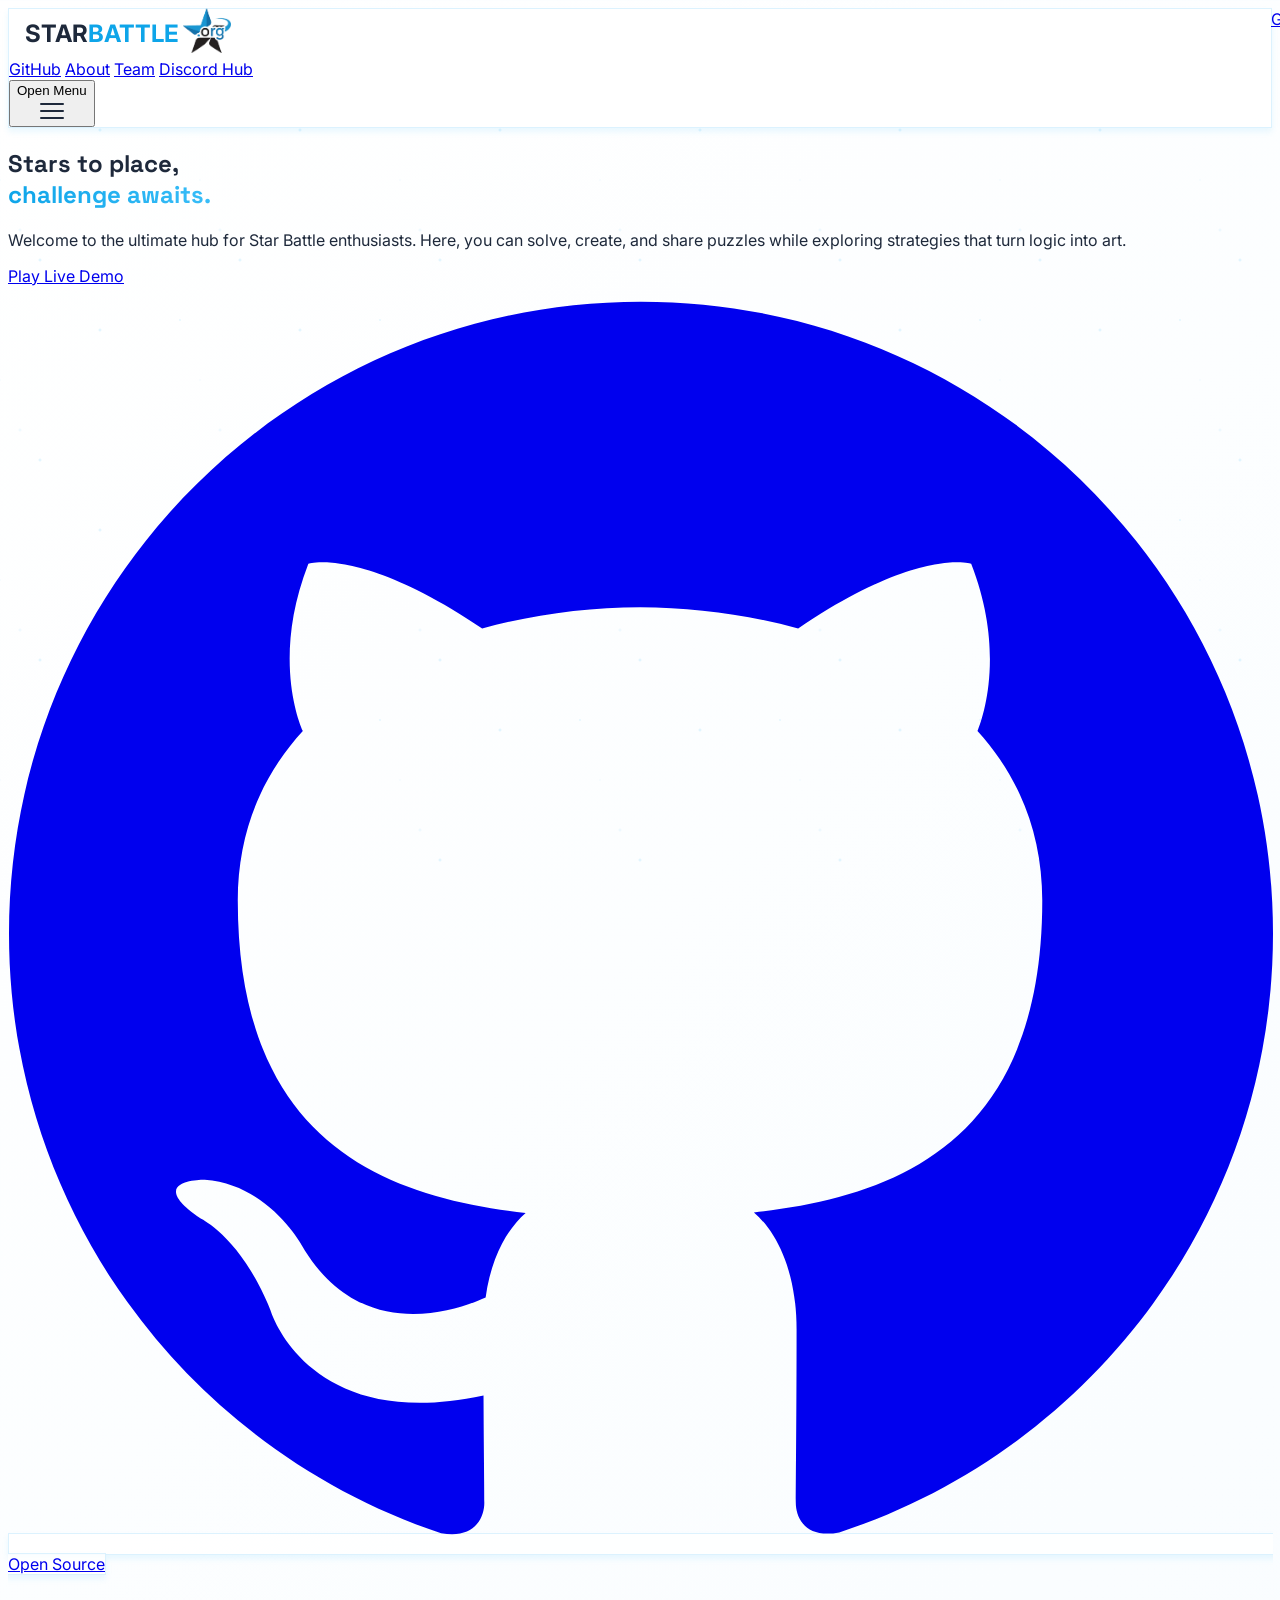
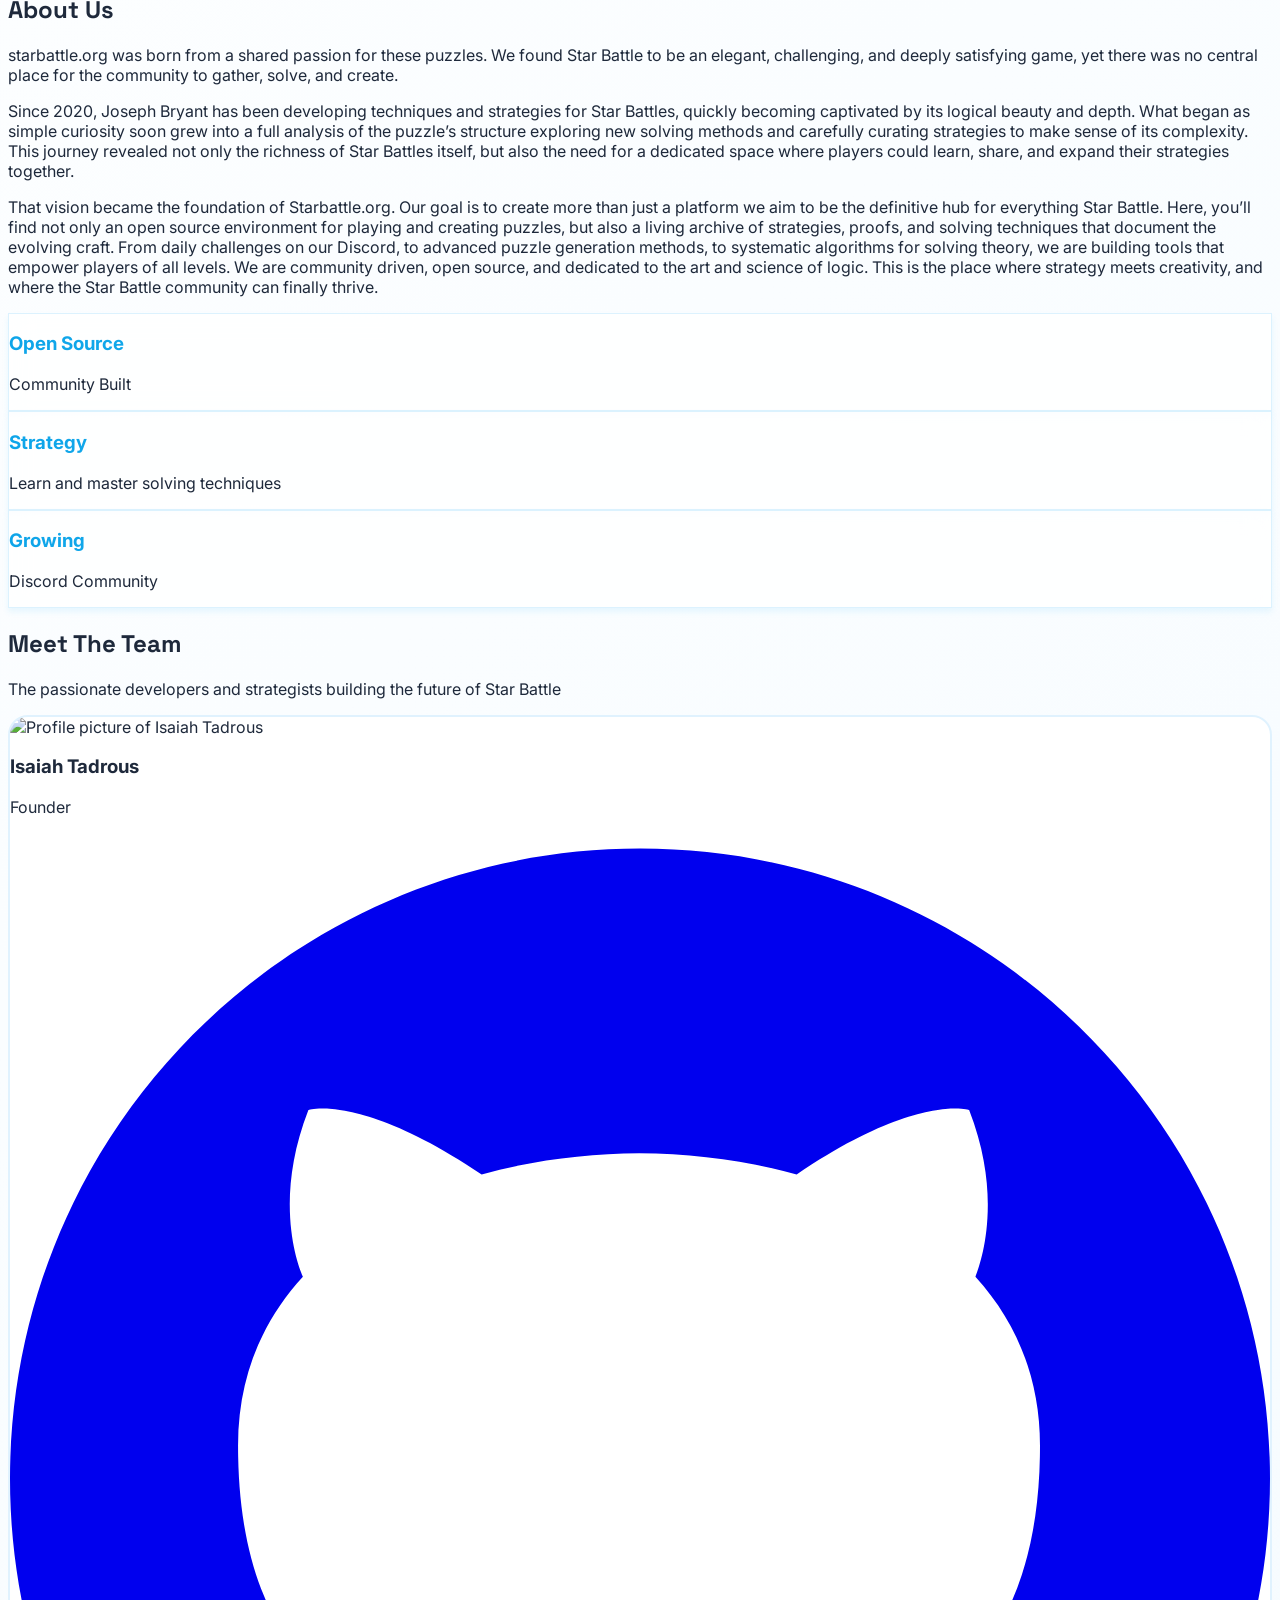
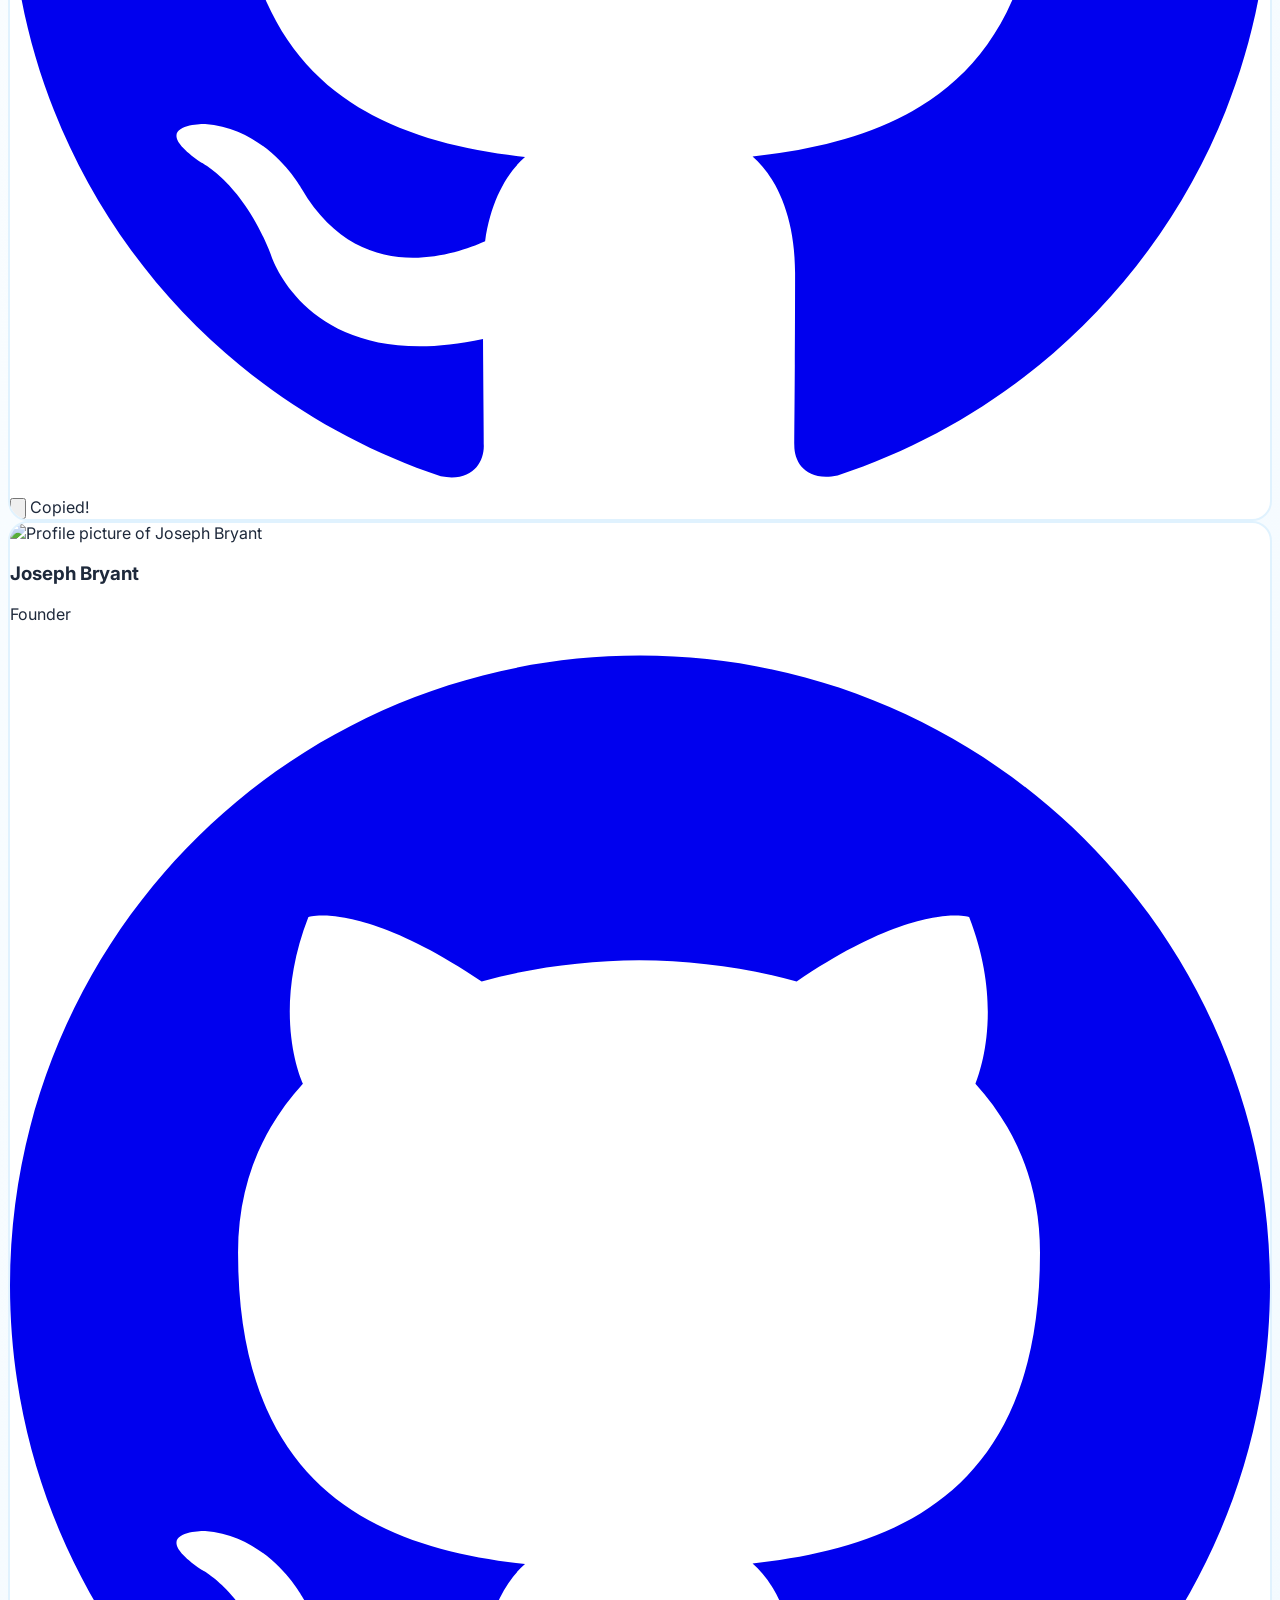
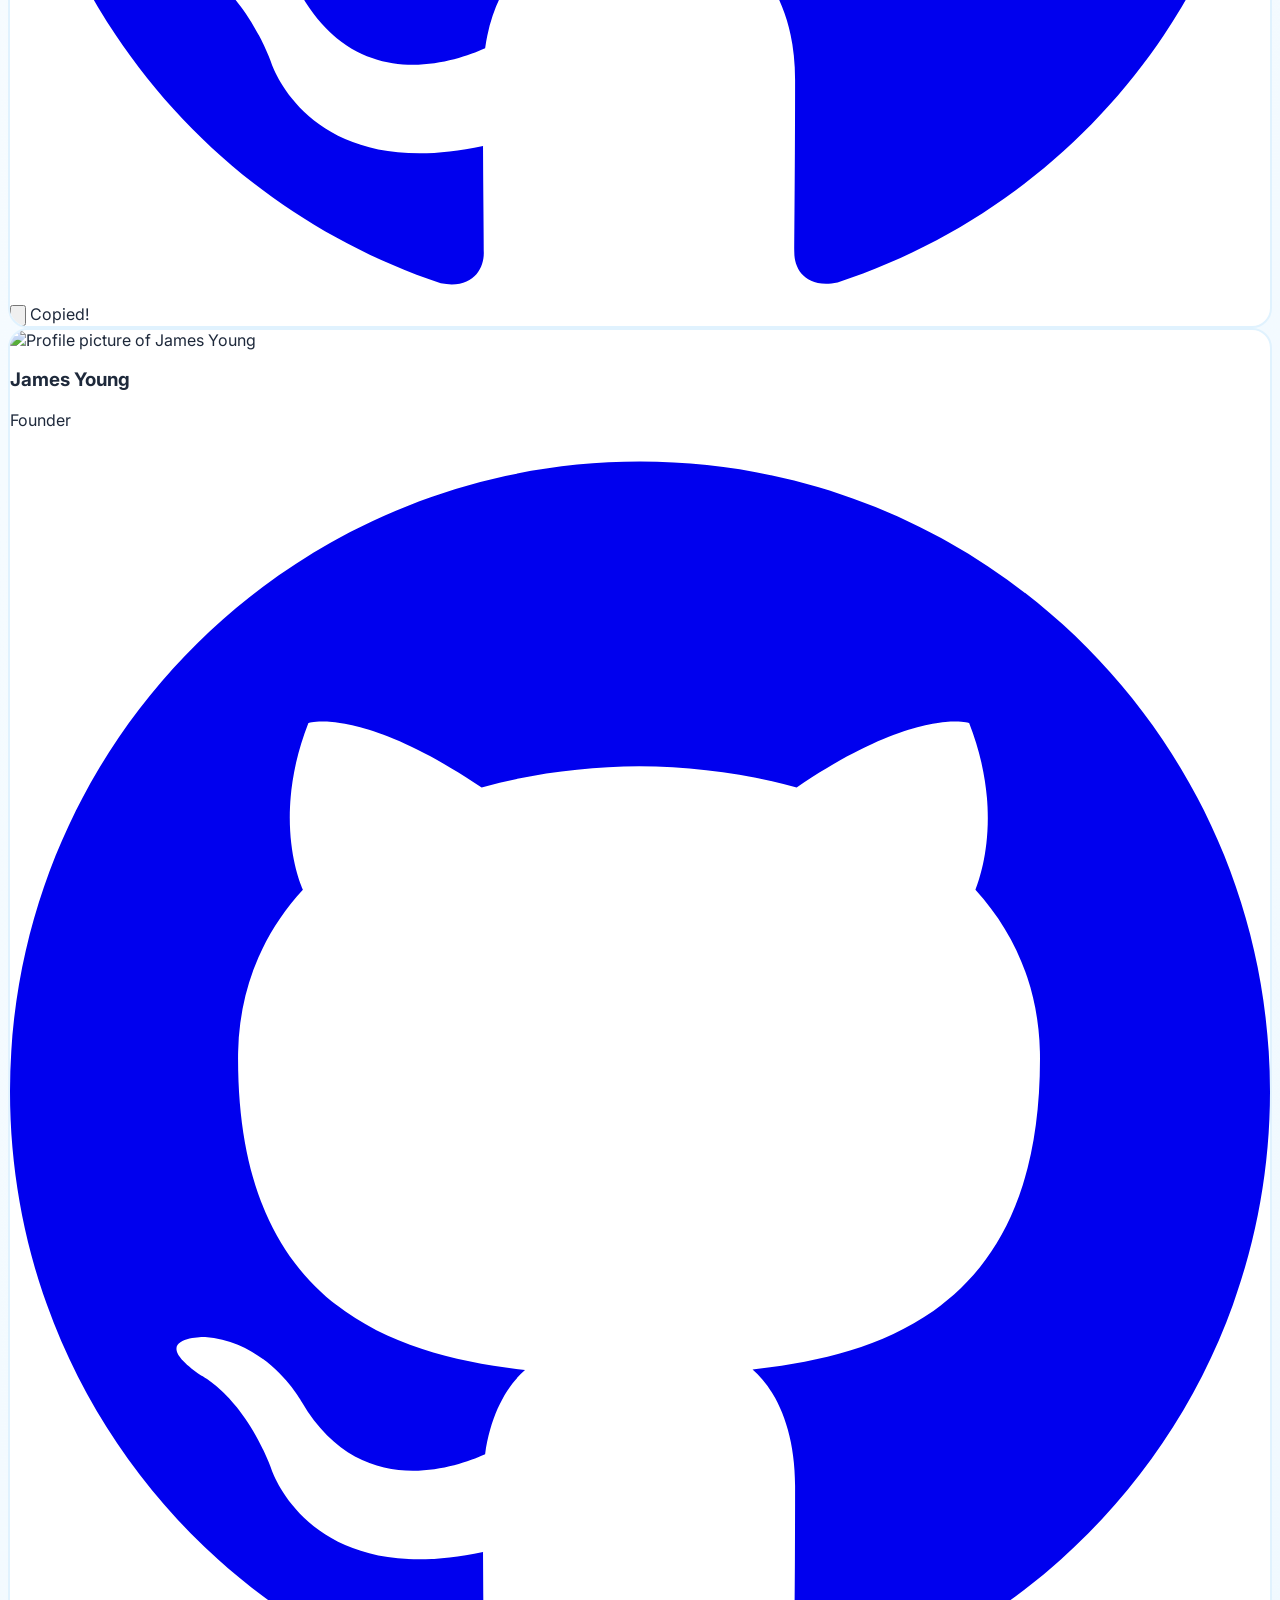
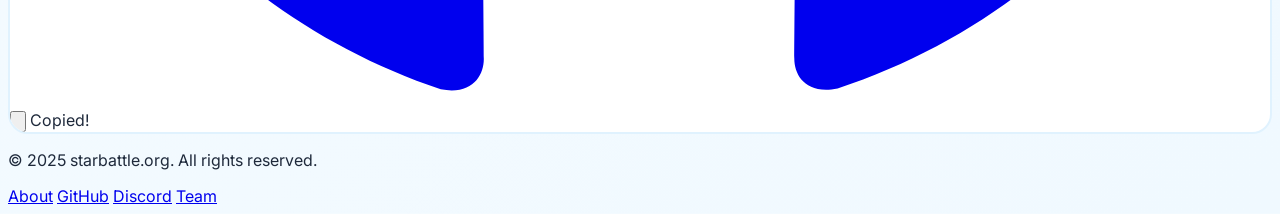
==== commit 47d6020f: "feat(ui): add seo metadata and structured data to landing page" ====
--- a/index.html
+++ b/index.html
@@ -3,7 +3,7 @@
  *	Title: Starbattle.org - Main Landing Page
  *
  *	@author Isaiah Tadrous
- *	@version 1.1.0
+ *	@version 1.2.0
  *
  *	Description:
  *	This HTML file serves as the main landing page for the Starbattle.org project.
@@ -28,6 +28,54 @@
 	<link rel="icon" type="image/svg+xml" href="Icons/favicon.svg" />
 	<link rel="shortcut icon" href="Icons/favicon.ico" />
     <title>Starbattle.org</title>
+    <meta name="description" content="Play free Star Battle puzzles online. Starbattle.org is the definitive hub for starbattle logic puzzles — solve daily challenges, explore strategies, and join the community." />
+    <meta name="keywords" content="star battle, starbattle, starbattles, star battle puzzle, starbattle puzzle, logic puzzle, star battle online, free starbattle" />
+    <link rel="canonical" href="https://www.starbattle.org/" />
+    <meta property="og:type" content="website" />
+    <meta property="og:url" content="https://www.starbattle.org/" />
+    <meta property="og:title" content="Play Free Star Battle Puzzles Online | Starbattle.org" />
+    <meta property="og:description" content="The definitive hub for Star Battle puzzles. Solve free starbattle logic puzzles online, explore strategies, and join the community." />
+    <meta property="og:image" content="https://www.starbattle.org/Icons/favicon-96x96.png" />
+    <meta name="twitter:card" content="summary" />
+    <meta name="twitter:title" content="Play Free Star Battle Puzzles Online | Starbattle.org" />
+    <meta name="twitter:description" content="The definitive hub for Star Battle puzzles. Solve free starbattle logic puzzles, explore strategies, and join the community." />
+    <script type="application/ld+json">
+    {
+      "@context": "https://schema.org",
+      "@graph": [
+        {
+          "@type": "WebSite",
+          "name": "Starbattle.org",
+          "url": "https://www.starbattle.org",
+          "description": "The definitive hub for Star Battle (starbattle) logic puzzles. Play free starbattle puzzles online, discover solving strategies, and join the community.",
+          "potentialAction": {
+            "@type": "SearchAction",
+            "target": {
+              "@type": "EntryPoint",
+              "urlTemplate": "https://www.starbattle.org/Main?sbn={search_term_string}"
+            },
+            "query-input": "required name=search_term_string"
+          }
+        },
+        {
+          "@type": "SoftwareApplication",
+          "name": "Star Battle Puzzle Playground",
+          "url": "https://www.starbattle.org/Main",
+          "applicationCategory": "GameApplication",
+          "genre": "Logic Puzzle",
+          "operatingSystem": "Web",
+          "offers": { "@type": "Offer", "price": "0", "priceCurrency": "USD" },
+          "description": "A free interactive Star Battle (starbattle) puzzle playground. Solve, create, and import starbattle puzzles directly in your browser."
+        },
+        {
+          "@type": "Organization",
+          "name": "StarBattleLab",
+          "url": "https://www.starbattle.org",
+          "sameAs": ["https://github.com/StarBattleLab/starbattlelab.github.io"]
+        }
+      ]
+    }
+    </script>
 
     <script src="https://cdn.tailwindcss.com"></script>
 
